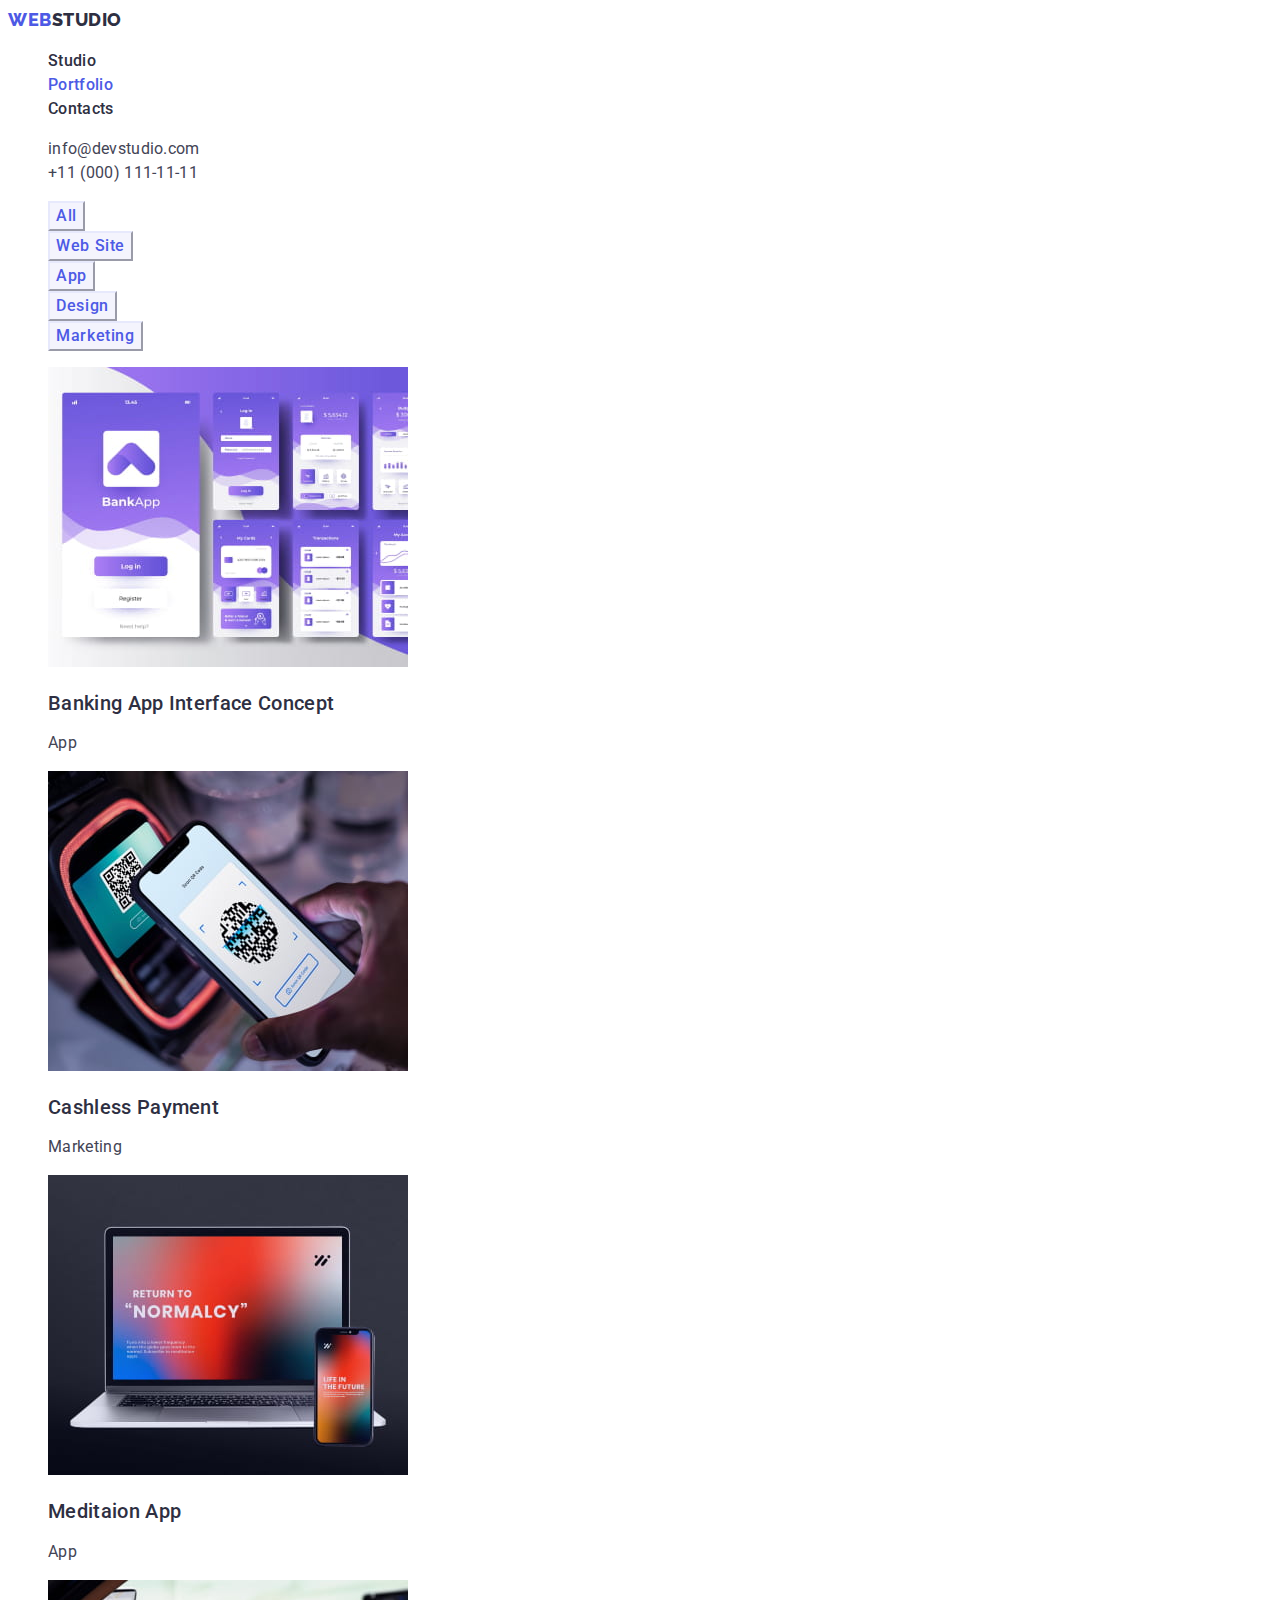
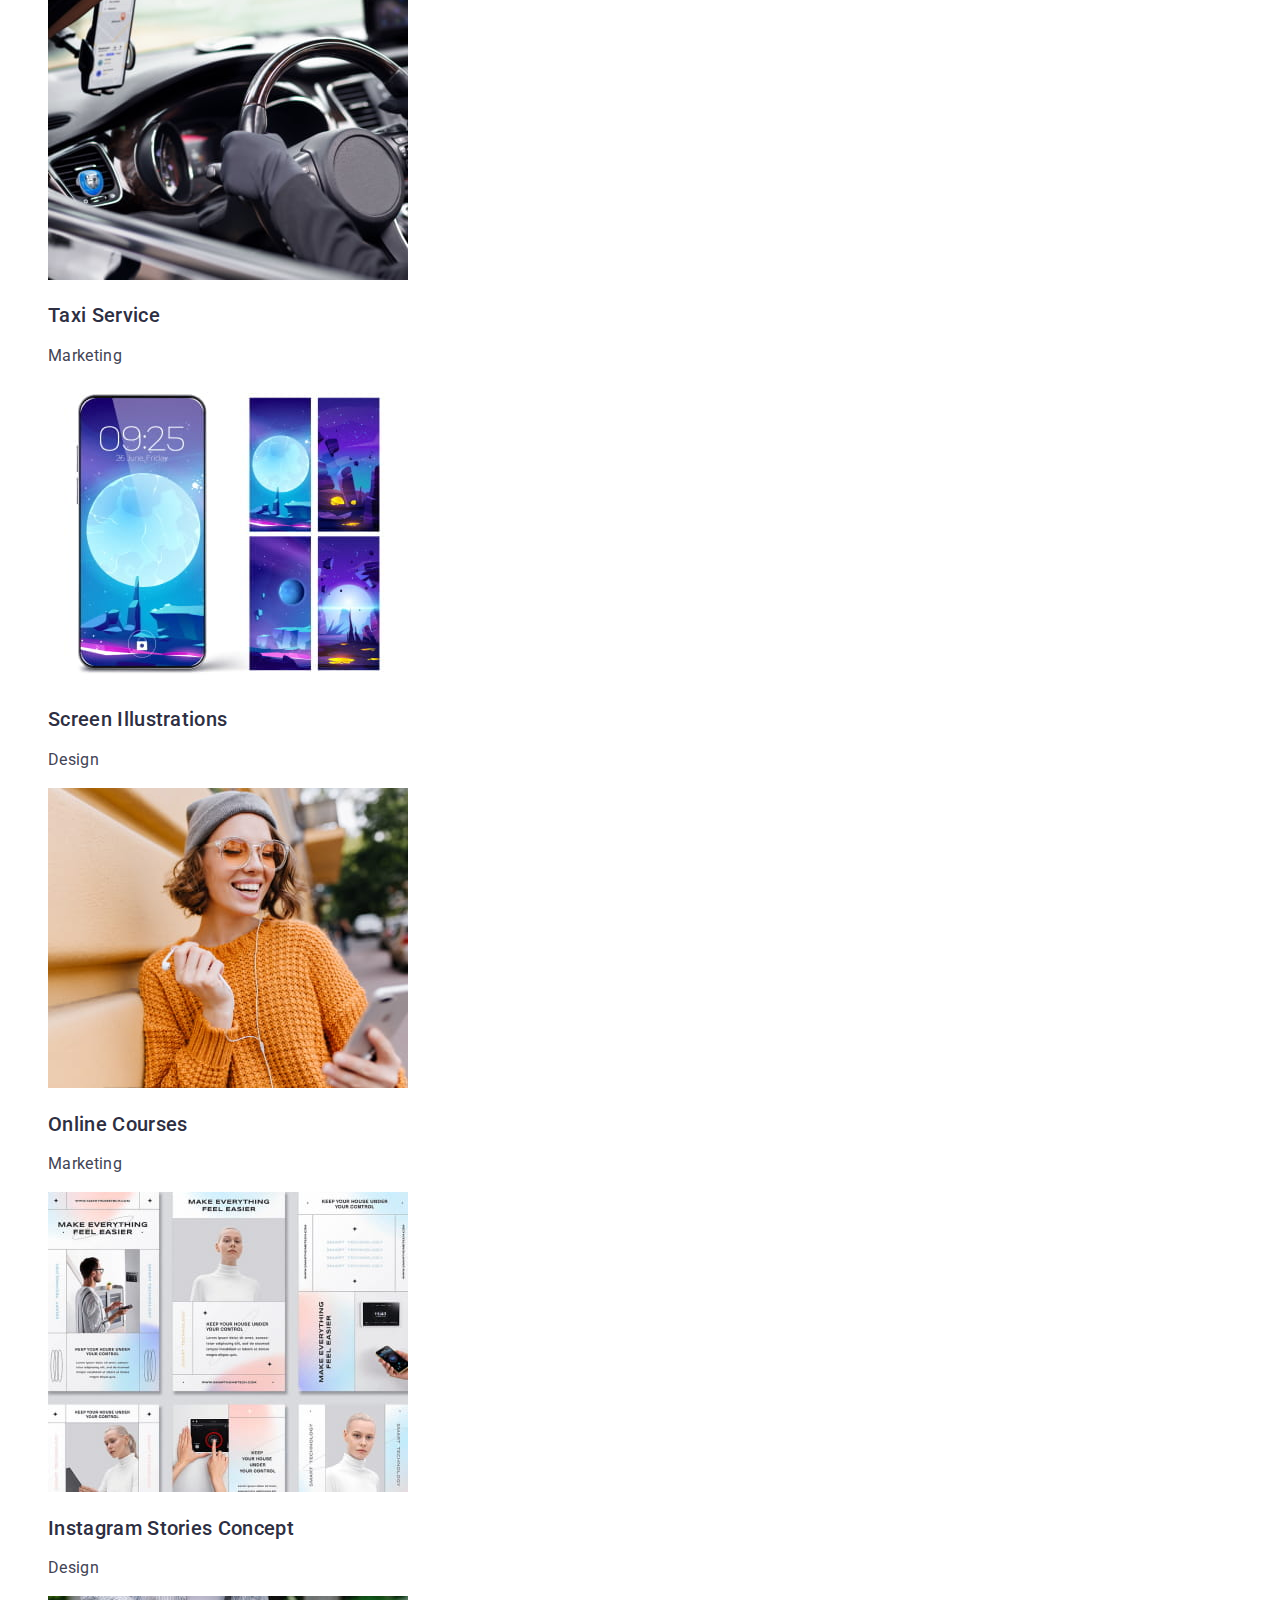
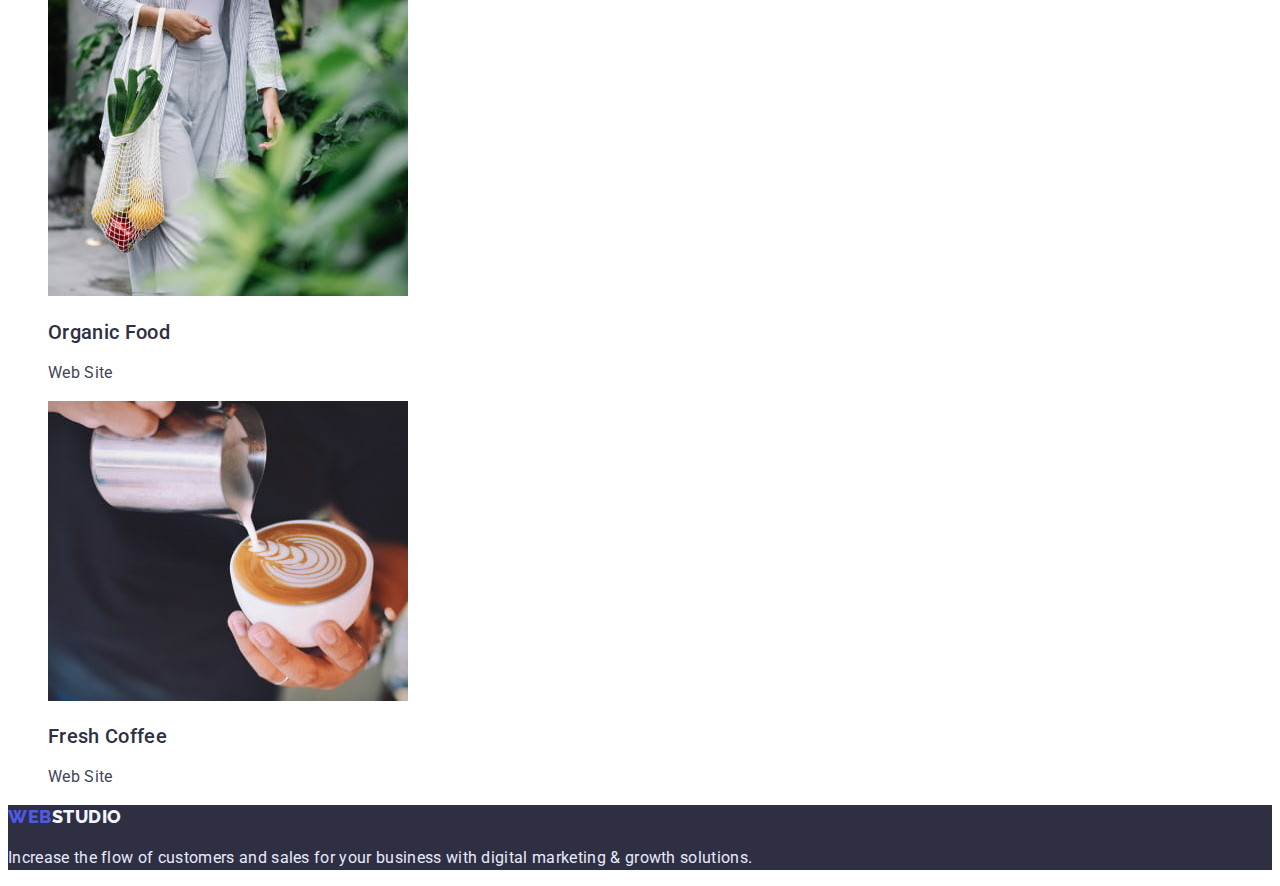
==== portfolio.html @ 9ce81881 "add" ====
<!DOCTYPE html>
<html lang="en">
<head>
    <meta charset="UTF-8">
    <meta http-equiv="X-UA-Compatible" content="IE=edge">
    <meta name="viewport" content="width=device-width, initial-scale=1.0">
    <title>Portfolio</title>

    <link rel="preconnect" href="https://fonts.googleapis.com">
    <link rel="preconnect" href="https://fonts.gstatic.com" crossorigin>
    <link href="https://fonts.googleapis.com/css2?family=Raleway:wght@800&family=Roboto:wght@400;500;700;900&display=swap" rel="stylesheet">
    
 <link rel="stylesheet" href="./css/styles.css">  
</head>

<body>
       
    <header>
        <nav class="logo-nav list">
            <a href="./index.html" class="logo_first">Web<span class="logo_second">Studio</span></a>
            <ul class="site-nav list">
                <li><a href="./index.html" class="link">Studio</a></li>
                <li><a href="" class="link current">Portfolio</a></li>
                <li><a href="" class="link">Contacts</a></li>
            </ul>
        </nav>
        <address>
            <ul class="addres-contact list">
            <li><a href="mailto:info@devstudio.com" class="link current">info@devstudio.com</a></li>
            <li><a href="tel:+110001111111" class="link current">+11 (000) 111-11-11</a></li>
        </ul>        
        </address>
    </header>
    
    <main>
        <section class="fon-section">
            <!--button-services-->
            <ul>
                <li><button class="button-nav-port">All</button></li>
                <li><button class="button-nav-port">Web Site</button></li>
                <li><button class="button-nav-port">App</button></li>
                <li><button class="button-nav-port">Design</button></li>
                <li><button class="button-nav-port">Marketing</button></li>
            </ul>

        <!--services-->

            
                <ul class="fon-photo">

                        <li><img src="./images/img_banking.jpg" alt="Banking App Interface Concept App" width="360" height="300">
                    <h2 class="section-title">Banking App Interface Concept</h2>
                        <p class="description">App</p>
                        </li>
                </ul>
                <ul class="fon-photo">
                        <li><img src="./images/img_payment.jpg" alt="Cashless Payment" width="360" height="300">
                    <h2 class="section-title">Cashless Payment</h2>
                    <p class="description">Marketing</p>
                    </li>
                </ul>
                <ul class="fon-photo">
                    <li><img src="./images/meditaion_app.jpg" alt="Meditaion App">
                    <h2 class="section-title">Meditaion App</h2>
                    <p class="description">App</p>
                    </li>
                </ul>
                <ul class="fon-photo">
                    <li><img src="./images/img_taxi.jpg" alt="Taxi Service">
                    <h2 class="section-title">Taxi Service</h2>
                        <p class="description">Marketing</p>
                        </li>
                </ul>
                <ul class="fon-photo">
                        <li><img src="./images/img_screen.jpg" alt="Screen Illustrations">
                    <h2 class="section-title">Screen Illustrations</h2>
                        <p class="description">Design</p>
                        </li>
                </ul>
                <ul class="fon-photo">
                        <li><img src="./images/img_online.jpg" alt="Online Courses">
                    <h2 class="section-title">Online Courses</h2>
                        <p class="description">Marketing</p>
                        </li>
                </ul>
                <ul class="fon-photo">
                        <li><img src="./images/img_instagram.jpg" alt="Instagram Stories Concept">
                    <h2 class="section-title">Instagram Stories Concept</h2>
                        <p class="description">Design</p>
                        </li>
                </ul>
                <ul class="fon-photo">
                        <li><img src="./images/img_food.jpg" alt="Organic Food">
                    <h2 class="section-title">Organic Food</h2>
                        <p class="description">Web Site</p>
                        </li>
                </ul>
                <ul class="fon-photo">
                        <li><img src="./images/img_coffee.jpg" alt="Fresh Coffee">
                    <h2 class="section-title">Fresh Coffee</h2>
                        <p class="description">Web Site</p>
                        </li>
                </ul>
            

        </section>

    </main>



    <footer class="footer">
        <a href="./index.html" class="logo_first">Web<span class="logo_second_footer">Studio</span></a>
        <p class="footer">Increase the flow of customers and  sales for your business with digital  marketing & growth solutions.</p>
    </footer>     
</body>
</html>
---- css/styles.css ----
:root {
    --text: #434455;
    --dark: #2e2f42;
    --second-text-color: #fff;
    --primary-brand: #4d5ae5;
    --light: #f4f4fd;
    --pressed-state: #404bbf;
    --button-noactive: #f4f4fd;
    --accent: #e7e9fc;
    --success: #31d0aa;
    --subtle-text: #8e8f99;
    --modal-overlay: #2e2f4266;
    --hero-background: #2e2f42b2;

}

body {
    font-family: Roboto, sans-serif;
    color: var(--dark);
    background-color: var(--second-text-color);
    font-size: 16px;
    line-height: 1.5;
    letter-spacing: 0.02em;
    text-decoration: none;
}

ul {
    list-style: none;
}

/*logo*/


.logo_first {
    font-family: Raleway, sans-serif;
    color: var(--primary-brand);
    font-weight: 800;
    font-size: 18px;
    line-height: 1.33;
    text-decoration: none;
    text-transform: uppercase;
    letter-spacing: 0.03em;
}

.logo_second {
    color: var(--dark);
 }

 
.site-nav .link {
    color: var(--dark);
    font-weight: 500;
    text-decoration: none;
    
}
.site-nav .link:hover,
.site-nav .link:focus {
    color: var(--pressed-state);
    
}

.site-nav .link.current {
    color: var(--primary-brand);
    text-decoration: none;
}

.addres-contact .link  {
    color: var(--text);
    text-decoration: none;
    font-style: normal;
}

.addres-contact .link:hover,
.addres-contact .link:focus {
    color: var(--pressed-state);
}

.fon-hero-title {
    background-color: var(--dark);
}

.hero-title {
    color: var(--second-text-color);
    font-weight: 700;
    font-size: 56px;
    line-height: 1.07;
}

.button-main {
    font-family: Roboto, sans-serif;
    background-color: var(--primary-brand);
    color: var(--second-text-color);
    font-weight: 500;
    font-size: 16px;
    line-height: 1.5; 
    text-align: center;
    cursor: pointer;
    letter-spacing: 0.04em;
}

.button-main:hover,
.button-main:focus {
    color: var(--second-text-color);
    background-color: var(--pressed-state);
}

.section-title {
    color: var(--dark);
    font-weight: 500;
    font-size: 20px;
    line-height: 1.2;
    }

.section-description {
    color: #434455;
    }


.doing {
    color: var(--dark);
    font-weight: 700;
    font-size: 36px;
    line-height: 1.11;
    }

 .teams-fon {
    background-color: var(--light);
 } 

.teams {
    color: var(--dark);
    font-weight: 700;
    font-size: 36px;
    line-height: 1.11;
    text-align: center;
    }

.worker-fon {
    font-size: 16px;
    line-height: 1.5;
    background-color: #fff;
}

.worker {
    color: var(--dark);
    font-weight: 500;

}
.team-job {
    color: var(--text);
}

.button-nav-port {
    font-family: Roboto, sans-serif;
    font-weight: 500;
    border-color: var(--accent);
    background-color: var(--button-noactive);
    color: var(--primary-brand);
    font-size: 16px;
    line-height: 1.5;
    cursor: pointer;
    letter-spacing: 0.04em;
}

.button-nav-port:hover,
.button-nav-port:focus  {
    color: var(--second-text-color);
    background-color: var(--pressed-state);
}

.fon-photo {
    background-color: var(--second-text-color);
    border-color: var(--accent);
}

.description {
    color: var(--text);
}

.footer {
    color: var(--accent);
    background-color: var(--dark);

} 
.logo_second_footer {
    font-weight: 800;
    color: var(--button-noactive);
}
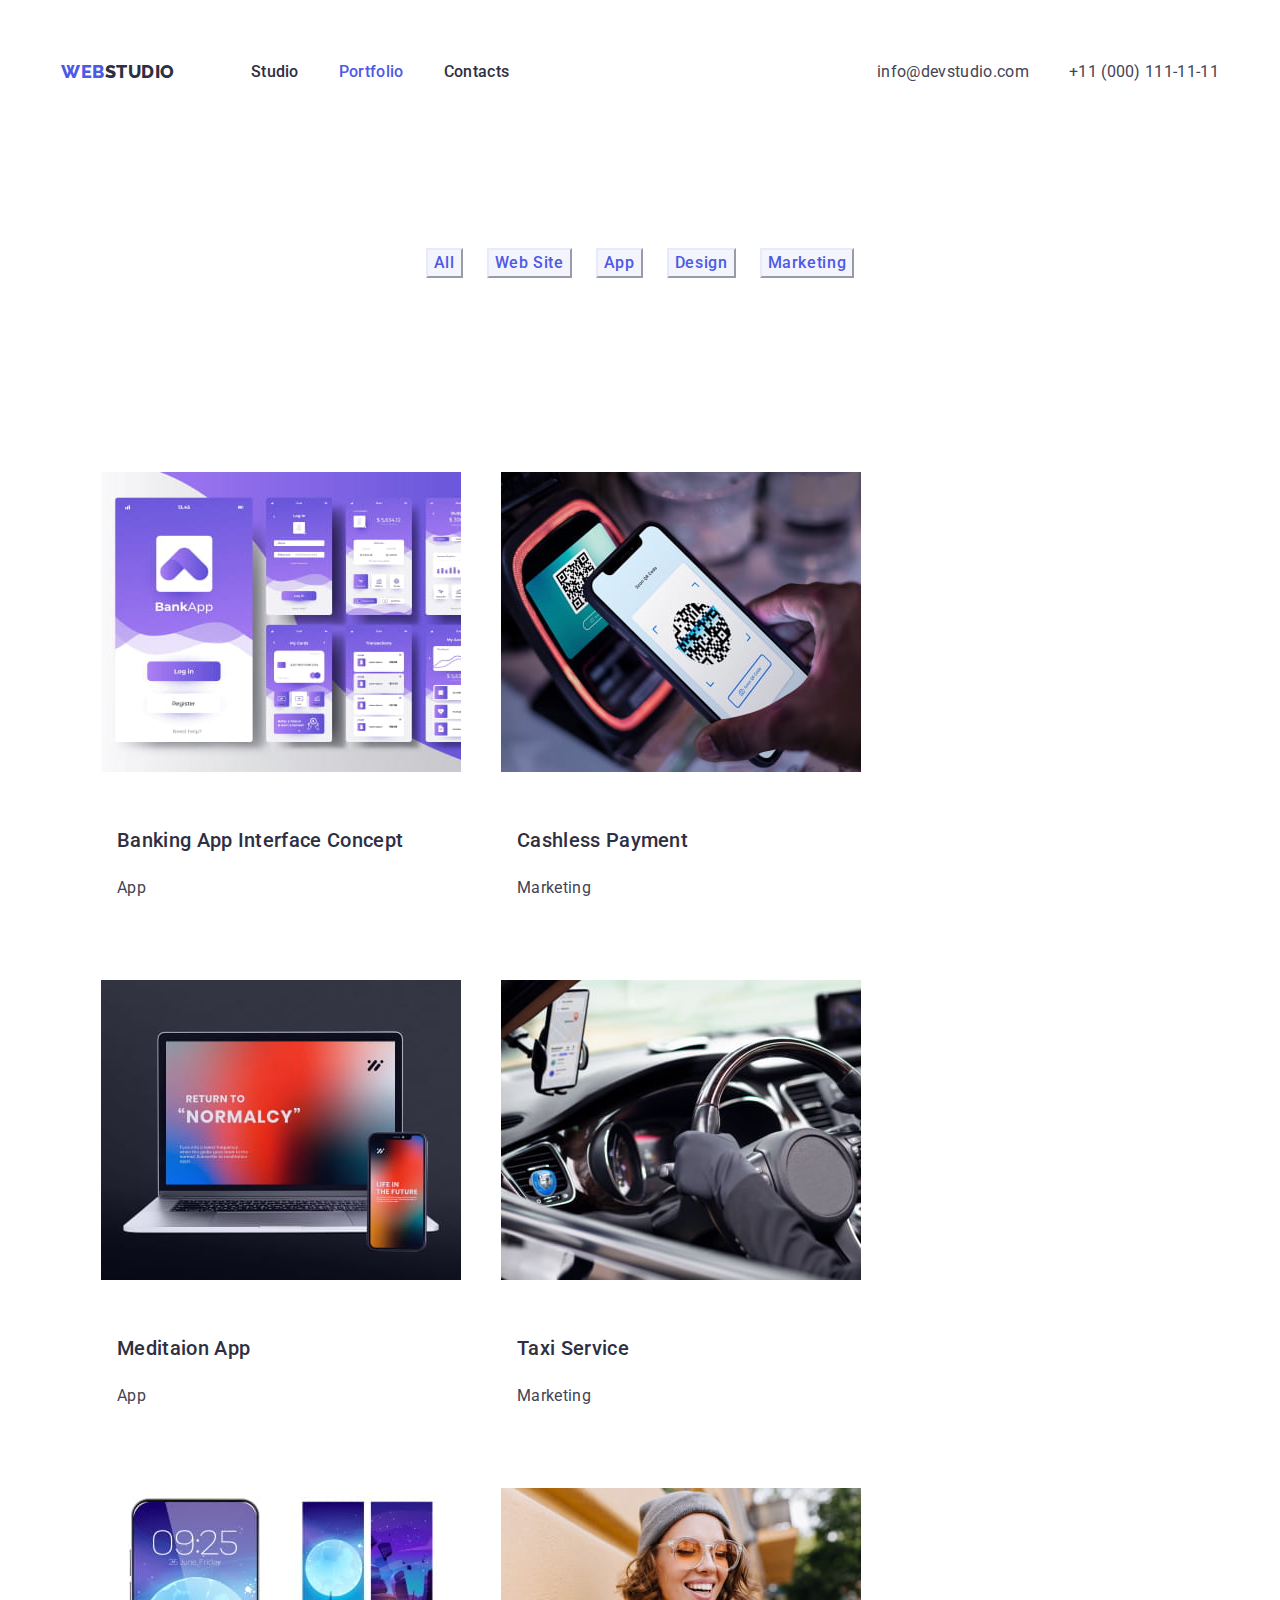
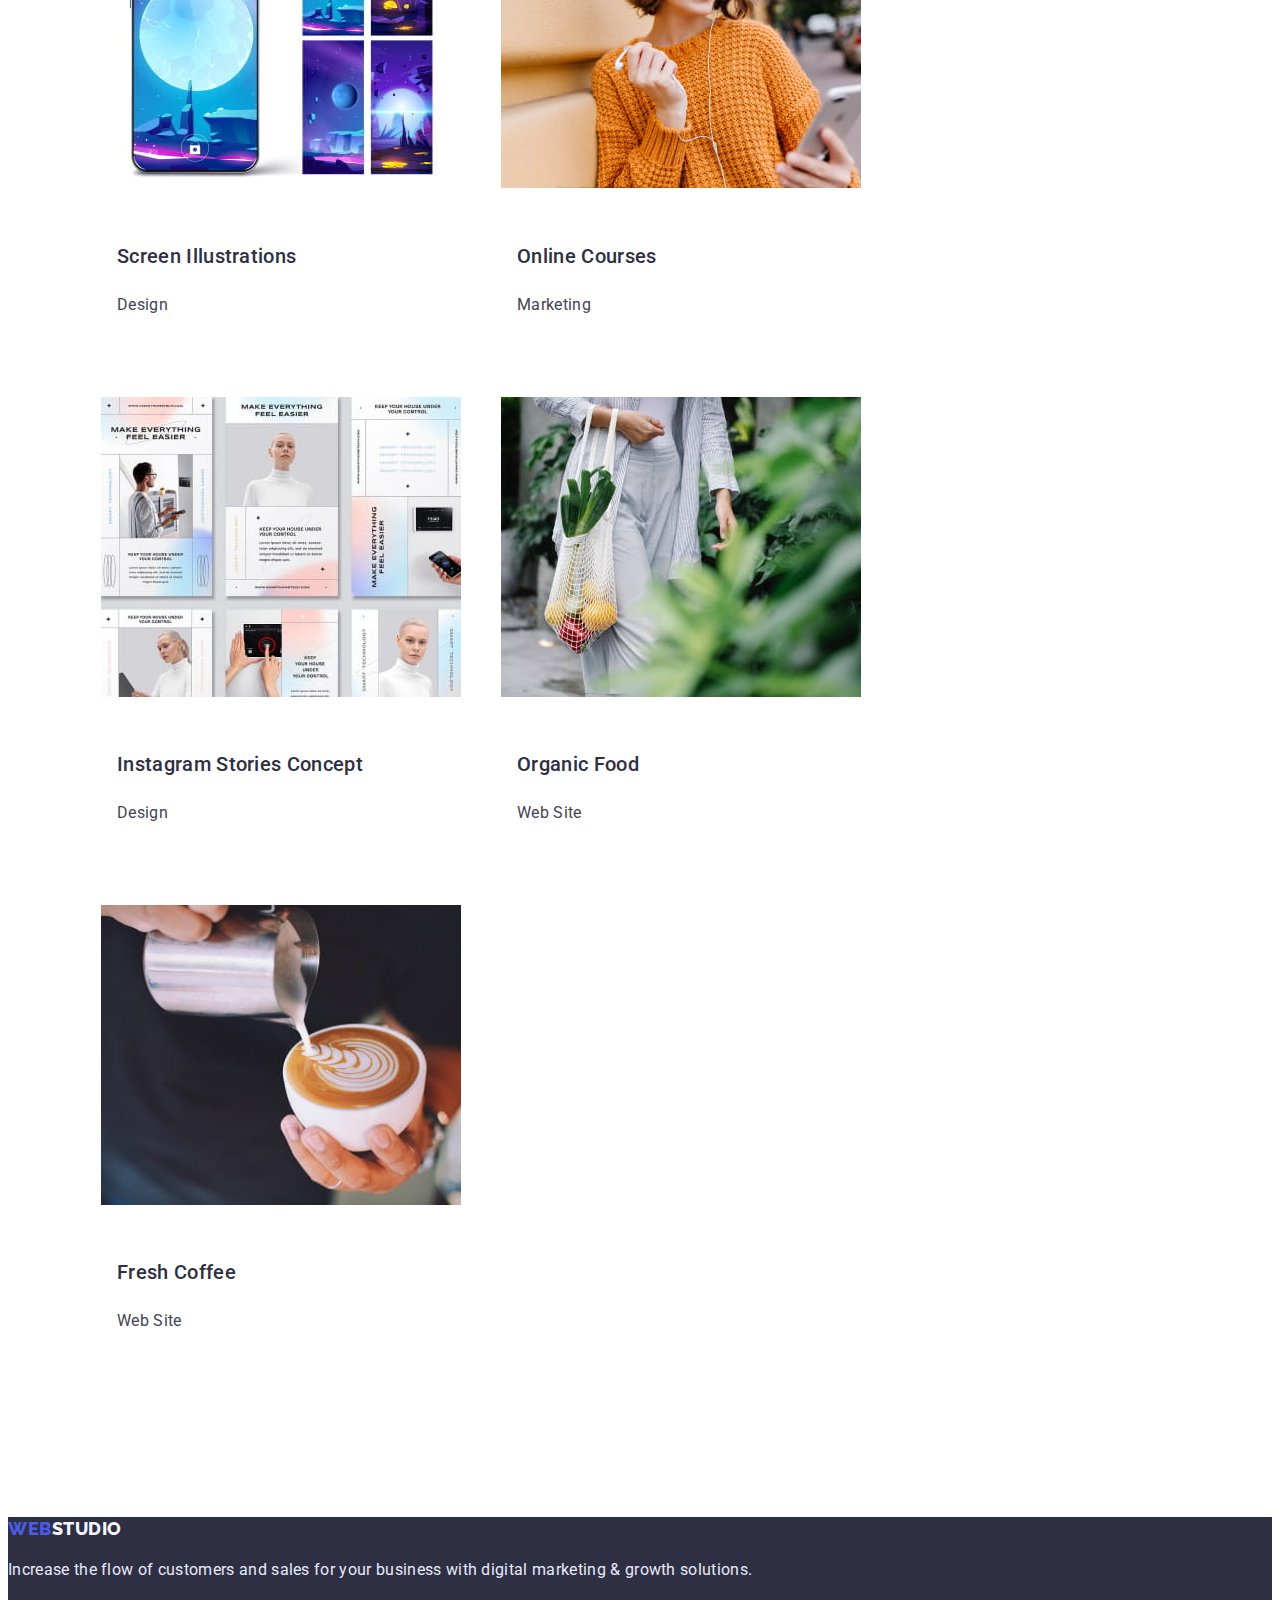
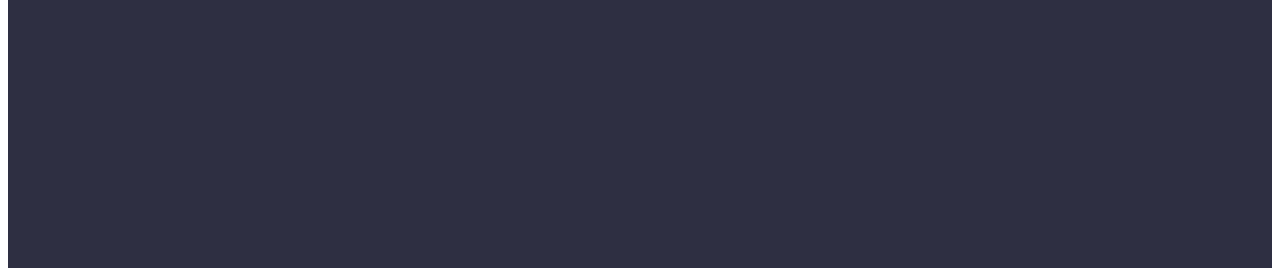
==== commit 42a77d3d: "add" ====
--- a/portfolio.html
+++ b/portfolio.html
@@ -9,6 +9,8 @@
     <link rel="preconnect" href="https://fonts.googleapis.com">
     <link rel="preconnect" href="https://fonts.gstatic.com" crossorigin>
     <link href="https://fonts.googleapis.com/css2?family=Raleway:wght@800&family=Roboto:wght@400;500;700;900&display=swap" rel="stylesheet">
+
+    <link rel="stylesheet" href="https://cdnjs.cloudflare.com/ajax/libs/modern-normalize/1.1.0/modern-normalize.min.css" integrity="sha512-wpPYUAdjBVSE4KJnH1VR1HeZfpl1ub8YT/NKx4PuQ5NmX2tKuGu6U/JRp5y+Y8XG2tV+wKQpNHVUX03MfMFn9Q==" crossorigin="anonymous" referrerpolicy="no-referrer" />
     
  <link rel="stylesheet" href="./css/styles.css">  
 </head>
@@ -16,7 +18,9 @@
 <body>
        
     <header>
-        <nav class="logo-nav list">
+        <div class="container">
+            <div class="header-container">
+        <nav class="header-nav">
             <a href="./index.html" class="logo_first">Web<span class="logo_second">Studio</span></a>
             <ul class="site-nav list">
                 <li><a href="./index.html" class="link">Studio</a></li>
@@ -24,18 +28,22 @@
                 <li><a href="" class="link">Contacts</a></li>
             </ul>
         </nav>
-        <address>
+        <address class="address-nav">
             <ul class="addres-contact list">
             <li><a href="mailto:info@devstudio.com" class="link current">info@devstudio.com</a></li>
             <li><a href="tel:+110001111111" class="link current">+11 (000) 111-11-11</a></li>
         </ul>        
         </address>
+    </div>
+    </div>
     </header>
+    
     
     <main>
         <section class="fon-section">
+            <div class="container">
             <!--button-services-->
-            <ul>
+            <ul class="button-port">
                 <li><button class="button-nav-port">All</button></li>
                 <li><button class="button-nav-port">Web Site</button></li>
                 <li><button class="button-nav-port">App</button></li>
@@ -44,20 +52,25 @@
             </ul>
 
         <!--services-->
+        
+                <div class="photo">
+                <ul class="fon-photo">
+                
 
-            
-                <ul class="fon-photo">
-
+                        
                         <li><img src="./images/img_banking.jpg" alt="Banking App Interface Concept App" width="360" height="300">
                     <h2 class="section-title">Banking App Interface Concept</h2>
                         <p class="description">App</p>
                         </li>
-                </ul>
+                  
+                </ul>   
                 <ul class="fon-photo">
+                    <div class="block-photo">
                         <li><img src="./images/img_payment.jpg" alt="Cashless Payment" width="360" height="300">
                     <h2 class="section-title">Cashless Payment</h2>
                     <p class="description">Marketing</p>
                     </li>
+                </div>
                 </ul>
                 <ul class="fon-photo">
                     <li><img src="./images/meditaion_app.jpg" alt="Meditaion App">
@@ -100,9 +113,9 @@
                     <h2 class="section-title">Fresh Coffee</h2>
                         <p class="description">Web Site</p>
                         </li>
+                    
                 </ul>
-            
-
+            </div>
         </section>
 
     </main>
--- a/css/styles.css
+++ b/css/styles.css
@@ -22,14 +22,50 @@
     line-height: 1.5;
     letter-spacing: 0.02em;
     text-decoration: none;
+
+}
+
+.container {
+
+    width: 1158px;
+    padding-right: 12px;
+    padding-left: 12px;
+    margin-right: auto;
+    margin-left: auto;
+
+    
 }
 
 ul {
     list-style: none;
 }
 
+/*p, h1, h2, h3, h4, h5 {
+    margin-top: 0;
+}*/
+
 /*logo*/
 
+.header-container {
+
+    display: flex;
+    align-items: center;
+    gap: 40px;
+
+}
+
+.header-nav {
+    display: flex;
+    align-items: center;
+    flex-grow: 1;
+    gap: 76px;
+
+}
+
+.address-nav {
+    display: flex;
+    align-items: center; 
+}
 
 .logo_first {
     font-family: Raleway, sans-serif;
@@ -46,13 +82,18 @@
     color: var(--dark);
  }
 
- 
+.site-nav {
+    display: flex;
+    gap: 40px;
+    padding: 36px 0;
+} 
+
 .site-nav .link {
     color: var(--dark);
     font-weight: 500;
     text-decoration: none;
-    
-}
+}
+
 .site-nav .link:hover,
 .site-nav .link:focus {
     color: var(--pressed-state);
@@ -64,6 +105,11 @@
     text-decoration: none;
 }
 
+.addres-contact {
+    display: flex;
+    gap: 40px;
+}
+
 .addres-contact .link  {
     color: var(--text);
     text-decoration: none;
@@ -77,6 +123,9 @@
 
 .fon-hero-title {
     background-color: var(--dark);
+    padding-top: 188px;
+    padding-bottom: 188px;
+    text-align: center;
 }
 
 .hero-title {
@@ -84,6 +133,12 @@
     font-weight: 700;
     font-size: 56px;
     line-height: 1.07;
+    max-width: 496px;
+
+    /*margin-bottom: 48px;*/
+    margin: 0 auto 48px;
+    text-align: center;
+
 }
 
 .button-main {
@@ -93,9 +148,15 @@
     font-weight: 500;
     font-size: 16px;
     line-height: 1.5; 
+    border-radius: 4px;
+    border: 0px;
+    padding: 16px 32px;
+    margin-left: auto;
+    nav-right: aut;
     text-align: center;
     cursor: pointer;
     letter-spacing: 0.04em;
+
 }
 
 .button-main:hover,
@@ -109,11 +170,40 @@
     font-weight: 500;
     font-size: 20px;
     line-height: 1.2;
-    }
+    text-align: left;
+    padding-top: 32px;
+    padding-left: 16px;
+    padding-bottom: 8px;
+
+    }
+
+.title-description {
+    display: flex;
+    
+    /*align-items: center;*/
+    gap: 24px;
+    padding: 120px 0 120px 0;}
+
+/*.title-description:nth-child(4n) {
+margin-right: 0;
+}
+
+.title-description:nth-child(-n+4n) {
+    margin-bottom: 0;
+}*/
+    
+    
+    
 
 .section-description {
     color: #434455;
-    }
+    flex-wrap: wrap;
+    margin: 0 auto 48px;
+    padding: 8px 0;
+    }
+
+/*.section-description:ntn-child(3n) {
+    margin-botton: 0}*/
 
 
 .doing {
@@ -121,33 +211,86 @@
     font-weight: 700;
     font-size: 36px;
     line-height: 1.11;
-    }
-
+    text-align: center;
+    flex-wrap: wrap;
+    gap: 24px;
+
+    }
+
+    .doing-section {
+        flex-basis: calc((100% - 48px) / 3);   
+        display: flex; 
+        gap: 24px;
+        padding: 72px 0 120px 0;
+    }
  .teams-fon {
     background-color: var(--light);
+    height: 732px;
+    padding-left: 12px;
+    padding-right: 12px;
+    margin-left: auto;
+    nav-right: auto
+    
+    
  } 
 
+ 
 .teams {
     color: var(--dark);
     font-weight: 700;
     font-size: 36px;
     line-height: 1.11;
-    text-align: center;
+    padding: 120px ;
+    text-align: center;
+    }
+
+    .team-class {
+        display: flex;
+        gap: 12px;
+       flex-wrap: wrap;
+       margin-left: auto;
+       margin-right: auto;
+    
     }
 
 .worker-fon {
     font-size: 16px;
     line-height: 1.5;
     background-color: #fff;
-}
+    margin: 0 auto;
+    
+    
+}
+
+.worker-team {
+    display: flex;
+    justify-content: center;
+    flex-direction: column;
+    align-items: center;
+    }
 
 .worker {
     color: var(--dark);
     font-weight: 500;
+    /*ustify-content: center;*/
 
 }
 .team-job {
     color: var(--text);
+}
+
+.fon-section {
+    display: flex;
+
+}
+
+.button-port {
+    display: flex;
+    gap: 24px;
+    padding: 96px 0 96px 0;
+    text-align: center;  
+    flex-wrap: wrap;
+    justify-content: center
 }
 
 .button-nav-port {
@@ -168,20 +311,57 @@
     background-color: var(--pressed-state);
 }
 
+.photo {
+    display: flex;
+    flex-wrap: wrap;
+    padding-top: 66px;
+    padding-bottom: 120px;
+
+
+}
+
+.fon-photo:nth-child(3) {
+    margin-right: 0;
+}
+
 .fon-photo {
     background-color: var(--second-text-color);
     border-color: var(--accent);
+    max-width: 360px;
+    gap: 48px;
+    flex-basis: calc((100%-48px) / 3);
+
+
+}
+
+.block-photo {
+
+
+}
+
+.fon-photo {
+ 
 }
 
 .description {
     color: var(--text);
+    padding-left: 16px;
+    padding-bottom: 32px;
 }
 
 .footer {
     color: var(--accent);
     background-color: var(--dark);
+    height: 310px;
+
 
 } 
+
+.footer-end {
+    width: 264px;
+    height: 72px;
+    padding-top: 100px;
+}
 .logo_second_footer {
     font-weight: 800;
     color: var(--button-noactive);
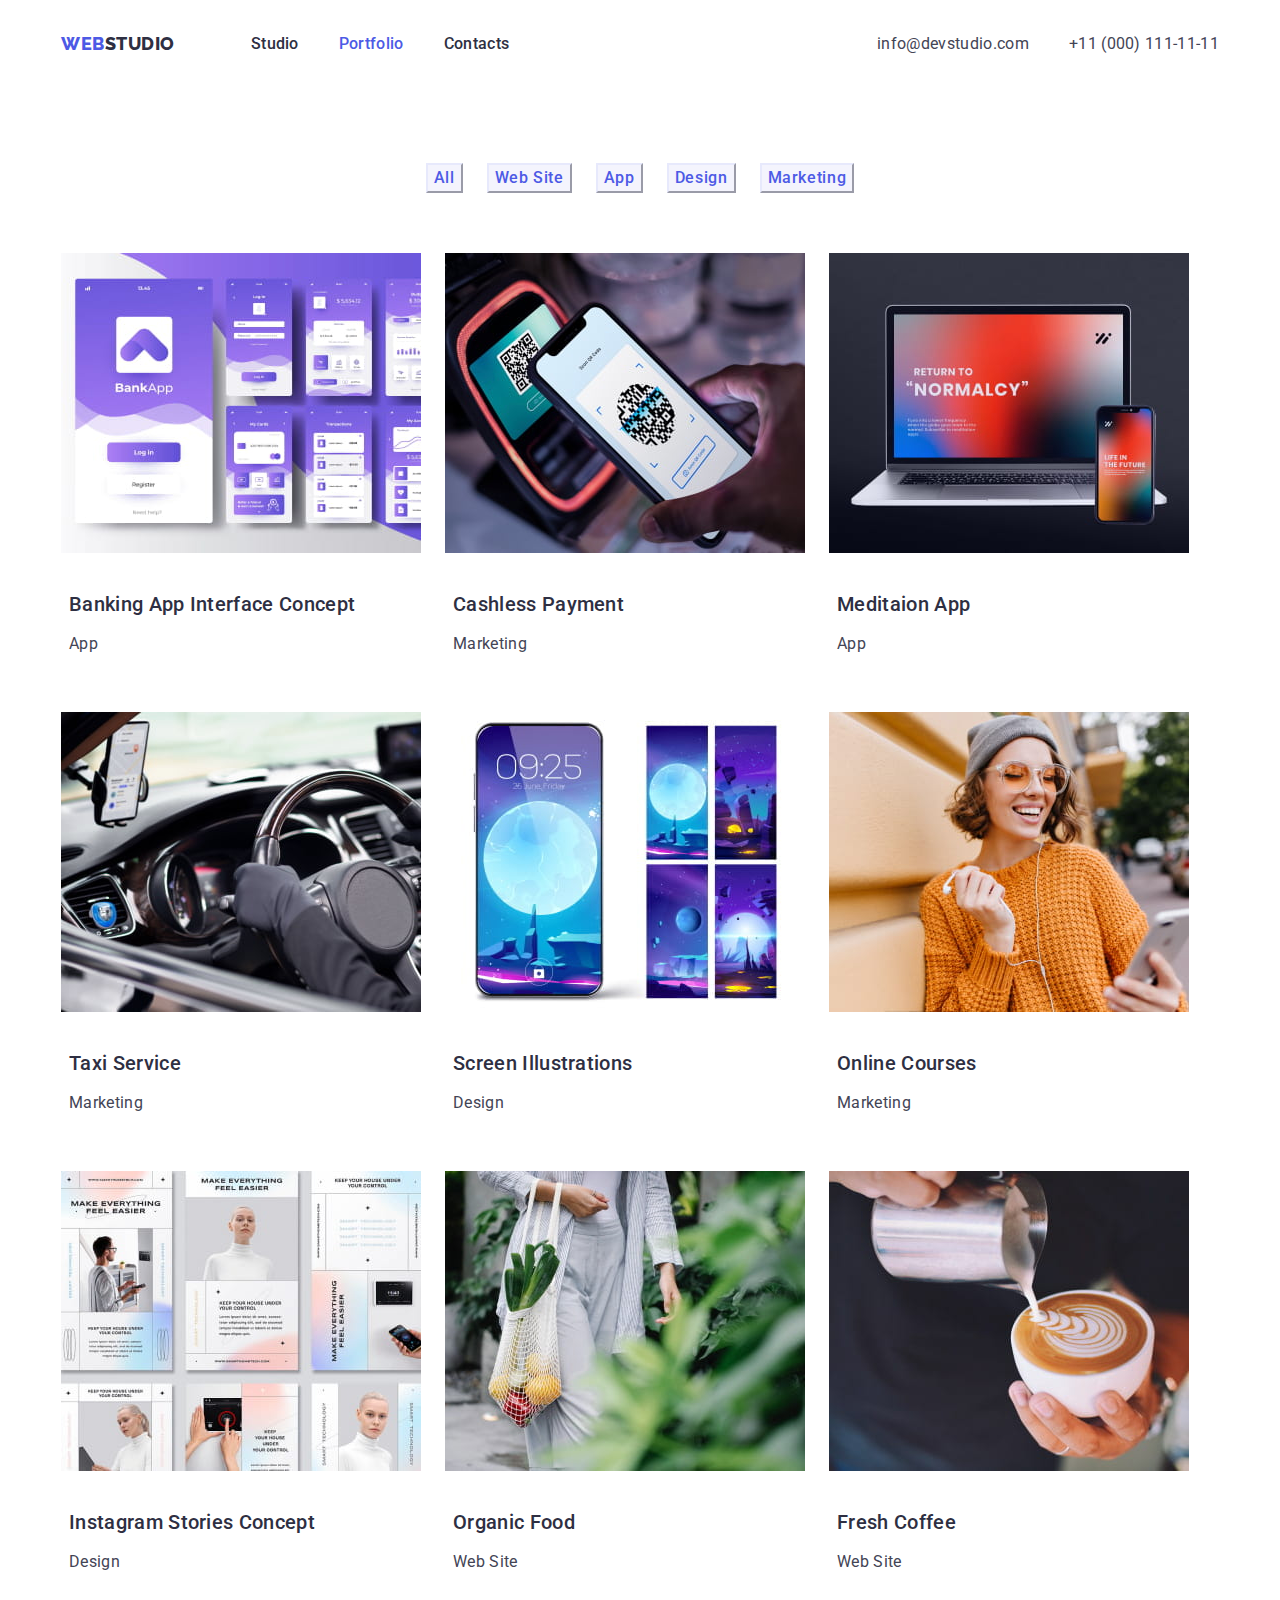
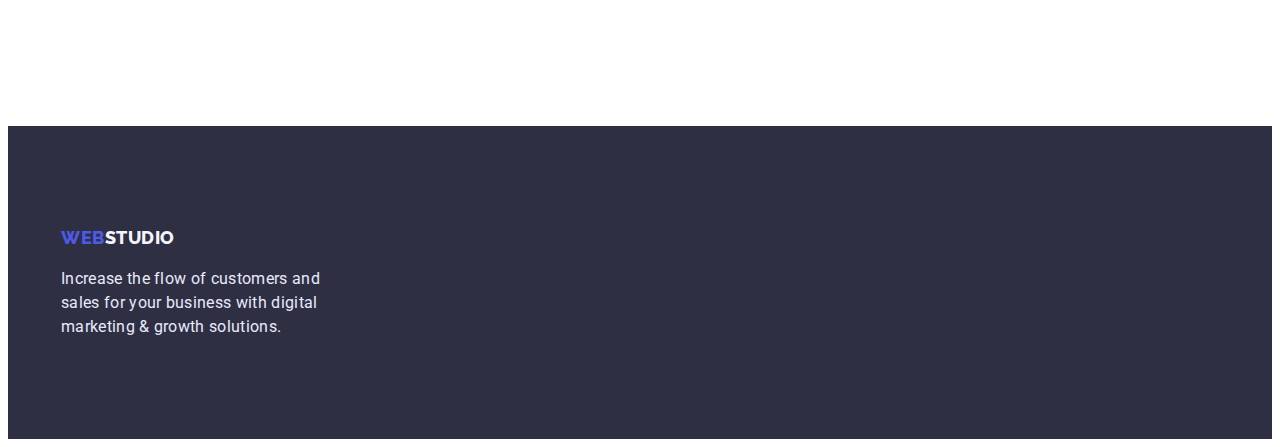
==== commit 48793d71: "correct hw3" ====
--- a/portfolio.html
+++ b/portfolio.html
@@ -12,7 +12,8 @@
 
     <link rel="stylesheet" href="https://cdnjs.cloudflare.com/ajax/libs/modern-normalize/1.1.0/modern-normalize.min.css" integrity="sha512-wpPYUAdjBVSE4KJnH1VR1HeZfpl1ub8YT/NKx4PuQ5NmX2tKuGu6U/JRp5y+Y8XG2tV+wKQpNHVUX03MfMFn9Q==" crossorigin="anonymous" referrerpolicy="no-referrer" />
     
- <link rel="stylesheet" href="./css/styles.css">  
+ <link rel="stylesheet" href="./css/styles.css"> 
+
 </head>
 
 <body>
@@ -41,8 +42,10 @@
     
     <main>
         <section class="fon-section">
+
             <div class="container">
             <!--button-services-->
+            <section class="button-section">
             <ul class="button-port">
                 <li><button class="button-nav-port">All</button></li>
                 <li><button class="button-nav-port">Web Site</button></li>
@@ -50,72 +53,105 @@
                 <li><button class="button-nav-port">Design</button></li>
                 <li><button class="button-nav-port">Marketing</button></li>
             </ul>
+        </section>
 
         <!--services-->
         
-                <div class="photo">
+                <section class="photo">
                 <ul class="fon-photo">
-                
-
+                    <div class="block-photo">                        
                         
                         <li><img src="./images/img_banking.jpg" alt="Banking App Interface Concept App" width="360" height="300">
-                    <h2 class="section-title">Banking App Interface Concept</h2>
+                            <div class="title-section">
+                        <h2 class="section-title-photo">Banking App Interface Concept</h2>
                         <p class="description">App</p>
+                    </div>
                         </li>
-                  
+                    </div>
                 </ul>   
                 <ul class="fon-photo">
                     <div class="block-photo">
                         <li><img src="./images/img_payment.jpg" alt="Cashless Payment" width="360" height="300">
-                    <h2 class="section-title">Cashless Payment</h2>
+                            <div class="title-section">
+                    <h2 class="section-title-photo">Cashless Payment</h2>
                     <p class="description">Marketing</p>
+                    
+                </div>
                     </li>
                 </div>
                 </ul>
                 <ul class="fon-photo">
+                    <div class="block-photo">
                     <li><img src="./images/meditaion_app.jpg" alt="Meditaion App">
-                    <h2 class="section-title">Meditaion App</h2>
+                        <div class="title-section">
+                        <h2 class="section-title-photo">Meditaion App</h2>
                     <p class="description">App</p>
+                </div>
                     </li>
+                </div>
                 </ul>
                 <ul class="fon-photo">
+                    <div class="block-photo">
                     <li><img src="./images/img_taxi.jpg" alt="Taxi Service">
-                    <h2 class="section-title">Taxi Service</h2>
+                        <div class="title-section">
+                        <h2 class="section-title-photo">Taxi Service</h2>
                         <p class="description">Marketing</p>
+                    </div>
                         </li>
+                    </div>
                 </ul>
                 <ul class="fon-photo">
+                    <div class="block-photo">
                         <li><img src="./images/img_screen.jpg" alt="Screen Illustrations">
-                    <h2 class="section-title">Screen Illustrations</h2>
+                            <div class="title-section">
+                            <h2 class="section-title-photo">Screen Illustrations</h2>
                         <p class="description">Design</p>
+                    </div>
                         </li>
+                    </div>
                 </ul>
                 <ul class="fon-photo">
+                    <div class="block-photo">
                         <li><img src="./images/img_online.jpg" alt="Online Courses">
-                    <h2 class="section-title">Online Courses</h2>
+                            <div class="title-section">
+                            <h2 class="section-title-photo">Online Courses</h2>
                         <p class="description">Marketing</p>
+                    </div>
                         </li>
+                    </div>
                 </ul>
                 <ul class="fon-photo">
+                    <div class="block-photo">
                         <li><img src="./images/img_instagram.jpg" alt="Instagram Stories Concept">
-                    <h2 class="section-title">Instagram Stories Concept</h2>
+                            <div class="title-section">
+                            <h2 class="section-title-photo">Instagram Stories Concept</h2>
                         <p class="description">Design</p>
+                    </div>
                         </li>
+                    </div>
                 </ul>
                 <ul class="fon-photo">
+                    <div class="block-photo">
                         <li><img src="./images/img_food.jpg" alt="Organic Food">
-                    <h2 class="section-title">Organic Food</h2>
+                            <div class="title-section">
+                            <h2 class="section-title-photo">Organic Food</h2>
                         <p class="description">Web Site</p>
+                    </div>
                         </li>
+                    </div>
                 </ul>
                 <ul class="fon-photo">
+                    <div class="block-photo">
                         <li><img src="./images/img_coffee.jpg" alt="Fresh Coffee">
-                    <h2 class="section-title">Fresh Coffee</h2>
+                            <div class="title-section">
+                            <h2 class="section-title-photo">Fresh Coffee</h2>
                         <p class="description">Web Site</p>
+                    </div>
                         </li>
+                    </div>
                     
                 </ul>
-            </div>
+            </section>
         </section>
 
     </main>
@@ -123,8 +159,13 @@
 
 
     <footer class="footer">
+        <div class="container">
+            <div class="footer-end">
         <a href="./index.html" class="logo_first">Web<span class="logo_second_footer">Studio</span></a>
-        <p class="footer">Increase the flow of customers and  sales for your business with digital  marketing & growth solutions.</p>
-    </footer>     
+    </div>
+    <div class="footer-text">
+        <p>Increase the flow of customers and sales for your business with digital marketing & growth solutions.</p>
+    </div>
+    </footer>   
 </body>
 </html>--- a/css/styles.css
+++ b/css/styles.css
@@ -40,9 +40,10 @@
     list-style: none;
 }
 
-/*p, h1, h2, h3, h4, h5 {
-    margin-top: 0;
-}*/
+p, h1, h2, h3, h4, h5, ul {
+    padding: 0;
+    margin: 0;
+}
 
 /*logo*/
 
@@ -59,12 +60,15 @@
     align-items: center;
     flex-grow: 1;
     gap: 76px;
+    padding: 24px 0;
+    
 
 }
 
 .address-nav {
     display: flex;
     align-items: center; 
+    
 }
 
 .logo_first {
@@ -85,13 +89,15 @@
 .site-nav {
     display: flex;
     gap: 40px;
-    padding: 36px 0;
+
+
 } 
 
 .site-nav .link {
     color: var(--dark);
     font-weight: 500;
     text-decoration: none;
+
 }
 
 .site-nav .link:hover,
@@ -114,6 +120,7 @@
     color: var(--text);
     text-decoration: none;
     font-style: normal;
+    padding: 24px 0;
 }
 
 .addres-contact .link:hover,
@@ -124,7 +131,7 @@
 .fon-hero-title {
     background-color: var(--dark);
     padding-top: 188px;
-    padding-bottom: 188px;
+    padding-bottom: 292px;
     text-align: center;
 }
 
@@ -133,11 +140,9 @@
     font-weight: 700;
     font-size: 56px;
     line-height: 1.07;
-    max-width: 496px;
-
-    /*margin-bottom: 48px;*/
+    max-width: 494px;
     margin: 0 auto 48px;
-    text-align: center;
+
 
 }
 
@@ -165,32 +170,23 @@
     background-color: var(--pressed-state);
 }
 
+.block-description {
+    padding-top: 120px;
+    padding-bottom: 120px;
+}
 .section-title {
     color: var(--dark);
     font-weight: 500;
     font-size: 20px;
     line-height: 1.2;
     text-align: left;
-    padding-top: 32px;
-    padding-left: 16px;
     padding-bottom: 8px;
-
-    }
+}
 
 .title-description {
     display: flex;
-    
-    /*align-items: center;*/
     gap: 24px;
-    padding: 120px 0 120px 0;}
-
-/*.title-description:nth-child(4n) {
-margin-right: 0;
-}
-
-.title-description:nth-child(-n+4n) {
-    margin-bottom: 0;
-}*/
+}
     
     
     
@@ -199,12 +195,15 @@
     color: #434455;
     flex-wrap: wrap;
     margin: 0 auto 48px;
-    padding: 8px 0;
+    /*padding: 8px 0*/;
     }
 
 /*.section-description:ntn-child(3n) {
     margin-botton: 0}*/
 
+    .block-doing {
+    padding-bottom: 120px;
+    }
 
 .doing {
     color: var(--dark);
@@ -221,15 +220,13 @@
         flex-basis: calc((100% - 48px) / 3);   
         display: flex; 
         gap: 24px;
-        padding: 72px 0 120px 0;
+        padding-top: 72px;
+        
     }
  .teams-fon {
     background-color: var(--light);
-    height: 732px;
-    padding-left: 12px;
-    padding-right: 12px;
-    margin-left: auto;
-    nav-right: auto
+    padding-bottom: 116px;
+ 
     
     
  } 
@@ -240,16 +237,17 @@
     font-weight: 700;
     font-size: 36px;
     line-height: 1.11;
-    padding: 120px ;
+    /*padding: 120px;*/
     text-align: center;
+    padding-bottom: 72px;
+    padding-top: 120px;
     }
 
     .team-class {
         display: flex;
         gap: 12px;
        flex-wrap: wrap;
-       margin-left: auto;
-       margin-right: auto;
+
     
     }
 
@@ -258,6 +256,7 @@
     line-height: 1.5;
     background-color: #fff;
     margin: 0 auto;
+
     
     
 }
@@ -272,25 +271,31 @@
 .worker {
     color: var(--dark);
     font-weight: 500;
-    /*ustify-content: center;*/
+    padding-top: 32px;
+    padding-bottom: 8px;
 
 }
 .team-job {
     color: var(--text);
+    padding-bottom: 32px;
 }
 
 .fon-section {
     display: flex;
-
+}
+.button-section {
+    padding-top: 83px;
+    padding-bottom: 60px;
 }
 
 .button-port {
     display: flex;
     gap: 24px;
-    padding: 96px 0 96px 0;
+    /*padding: 96px 0 96px 0;*/
     text-align: center;  
     flex-wrap: wrap;
-    justify-content: center
+    justify-content: center;
+
 }
 
 .button-nav-port {
@@ -314,60 +319,78 @@
 .photo {
     display: flex;
     flex-wrap: wrap;
-    padding-top: 66px;
+    gap: 24px;
+    
     padding-bottom: 120px;
-
-
 }
 
 .fon-photo:nth-child(3) {
     margin-right: 0;
 }
+
 
 .fon-photo {
     background-color: var(--second-text-color);
     border-color: var(--accent);
     max-width: 360px;
-    gap: 48px;
-    flex-basis: calc((100%-48px) / 3);
-
-
-}
+    flex-basis: calc((100% - 48px) / 3);
+}
+
 
 .block-photo {
-
-
 }
 
 .fon-photo {
- 
-}
+}
+.title-section {
+padding-top: 32px;
+padding-bottom: 32px;
+padding-left: 8px;
+}
+
+.section-title-photo {
+    color: var(--dark);
+    font-weight: 500;
+    font-size: 20px;
+    line-height: 1.2;
+    text-align: left;
+    padding-bottom: 8px;
+}
+
 
 .description {
     color: var(--text);
-    padding-left: 16px;
-    padding-bottom: 32px;
+    padding-top: 8px;
+
 }
 
 .footer {
     color: var(--accent);
     background-color: var(--dark);
-    height: 310px;
+    padding-top: 100px;
+    padding-bottom: 100px;
+    
+
 
 
 } 
 
 .footer-end {
     width: 264px;
-    height: 72px;
-    padding-top: 100px;
+    padding-bottom: 16px;
+    
+
 }
 .logo_second_footer {
     font-weight: 800;
     color: var(--button-noactive);
 }
 
-
-
-
-
+.footer-text {
+    width: 264px;
+}
+
+
+
+
+
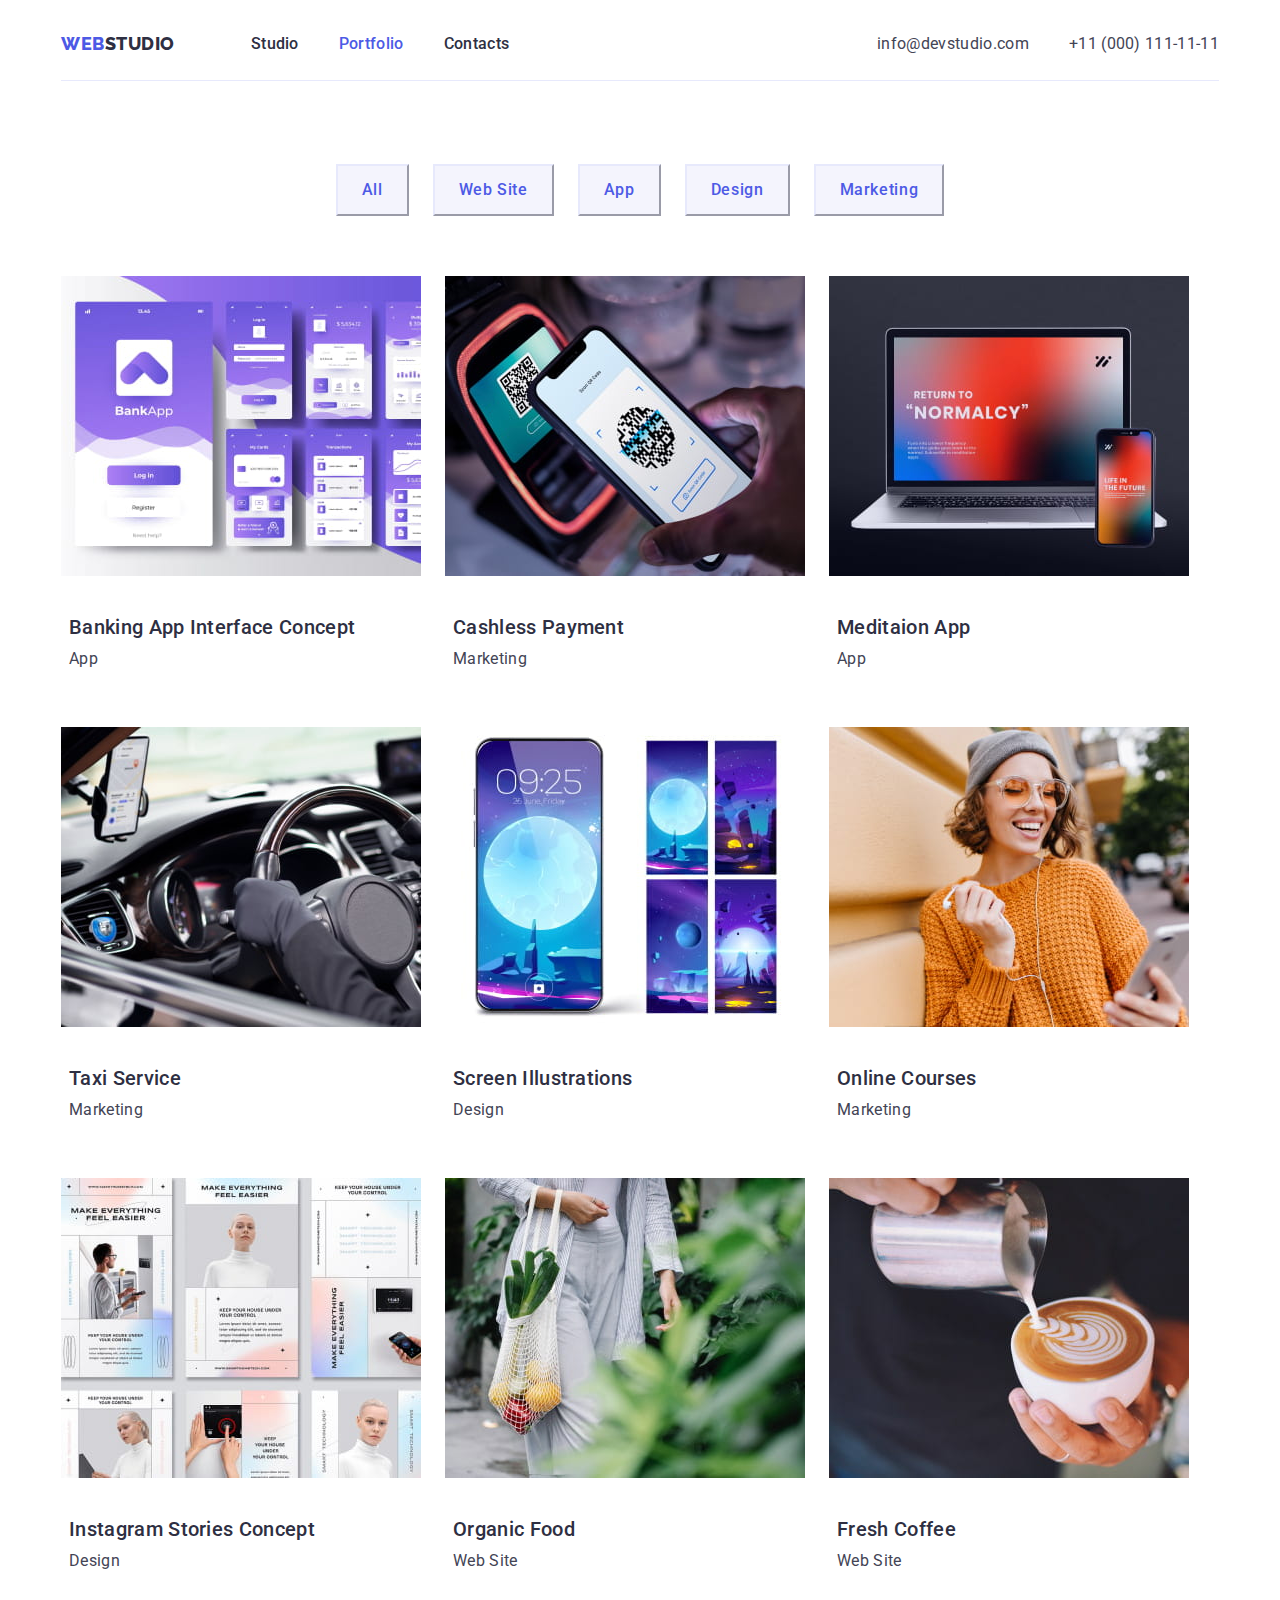
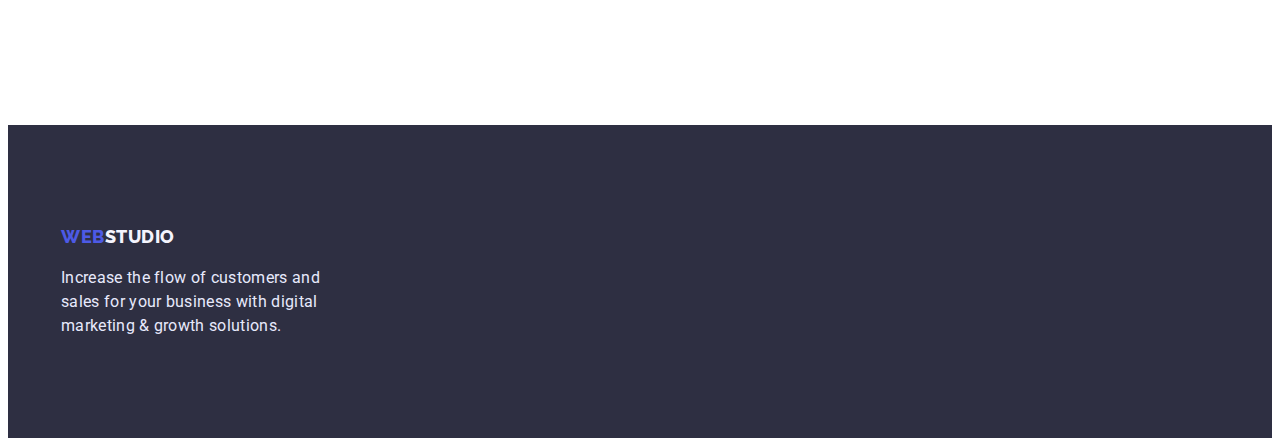
==== commit 8073a5ff: "correct file" ====
--- a/portfolio.html
+++ b/portfolio.html
@@ -45,7 +45,6 @@
 
             <div class="container">
             <!--button-services-->
-            <section class="button-section">
             <ul class="button-port">
                 <li><button class="button-nav-port">All</button></li>
                 <li><button class="button-nav-port">Web Site</button></li>
@@ -53,105 +52,117 @@
                 <li><button class="button-nav-port">Design</button></li>
                 <li><button class="button-nav-port">Marketing</button></li>
             </ul>
-        </section>
 
         <!--services-->
-        
-                <section class="photo">
+                <div class="photo">
                 <ul class="fon-photo">
-                    <div class="block-photo">                        
+                                     
                         
-                        <li><img src="./images/img_banking.jpg" alt="Banking App Interface Concept App" width="360" height="300">
+                        <li class="block-photo">
+                            <img src="./images/img_banking.jpg" alt="Banking App Interface Concept App" width="360" height="300">
                             <div class="title-section">
-                        <h2 class="section-title-photo">Banking App Interface Concept</h2>
-                        <p class="description">App</p>
-                    </div>
-                        </li>
-                    </div>
-                </ul>   
+                            <h2 class="section-title-photo">Banking App Interface Concept</h2>
+                            <p class="description">App</p>
+                            </div>
+                            </li>
+                
+                </ul>  
+
                 <ul class="fon-photo">
-                    <div class="block-photo">
-                        <li><img src="./images/img_payment.jpg" alt="Cashless Payment" width="360" height="300">
+
+                        <li class="block-photo">
+                            <img src="./images/img_payment.jpg" alt="Cashless Payment" width="360" height="300">
                             <div class="title-section">
-                    <h2 class="section-title-photo">Cashless Payment</h2>
-                    <p class="description">Marketing</p>
-                    
-                </div>
-                    </li>
-                </div>
+                            <h2 class="section-title-photo">Cashless Payment</h2>
+                            <p class="description">Marketing</p>
+                            </div>
+                            </li>
+                
                 </ul>
+
                 <ul class="fon-photo">
-                    <div class="block-photo">
-                    <li><img src="./images/meditaion_app.jpg" alt="Meditaion App">
+
+                        <li class="block-photo">
+                        <img src="./images/meditaion_app.jpg" alt="Meditaion App">
                         <div class="title-section">
                         <h2 class="section-title-photo">Meditaion App</h2>
-                    <p class="description">App</p>
-                </div>
-                    </li>
-                </div>
+                        <p class="description">App</p>
+                        </div>
+                        </li>
+
                 </ul>
+
                 <ul class="fon-photo">
-                    <div class="block-photo">
-                    <li><img src="./images/img_taxi.jpg" alt="Taxi Service">
+
+                        <li class="block-photo">
+                        <img src="./images/img_taxi.jpg" alt="Taxi Service">
                         <div class="title-section">
                         <h2 class="section-title-photo">Taxi Service</h2>
                         <p class="description">Marketing</p>
-                    </div>
+                        </div>
                         </li>
-                    </div>
+
                 </ul>
+
                 <ul class="fon-photo">
-                    <div class="block-photo">
-                        <li><img src="./images/img_screen.jpg" alt="Screen Illustrations">
+                            <li class="block-photo">
+                            <img src="./images/img_screen.jpg" alt="Screen Illustrations">
                             <div class="title-section">
                             <h2 class="section-title-photo">Screen Illustrations</h2>
-                        <p class="description">Design</p>
-                    </div>
-                        </li>
-                    </div>
+                            <p class="description">Design</p>
+                            </div>
+                            </li>
+
                 </ul>
+
                 <ul class="fon-photo">
-                    <div class="block-photo">
-                        <li><img src="./images/img_online.jpg" alt="Online Courses">
+
+                            <li class="block-photo">
+                            <img src="./images/img_online.jpg" alt="Online Courses">
                             <div class="title-section">
                             <h2 class="section-title-photo">Online Courses</h2>
-                        <p class="description">Marketing</p>
-                    </div>
-                        </li>
-                    </div>
+                            <p class="description">Marketing</p>
+                            </div>
+                            </li>
+
                 </ul>
+
                 <ul class="fon-photo">
-                    <div class="block-photo">
-                        <li><img src="./images/img_instagram.jpg" alt="Instagram Stories Concept">
+
+                            <li class="block-photo">
+                            <img src="./images/img_instagram.jpg" alt="Instagram Stories Concept">
                             <div class="title-section">
                             <h2 class="section-title-photo">Instagram Stories Concept</h2>
-                        <p class="description">Design</p>
-                    </div>
+                            <p class="description">Design</p>
+                            </div>
                         </li>
-                    </div>
+
                 </ul>
+
                 <ul class="fon-photo">
-                    <div class="block-photo">
-                        <li><img src="./images/img_food.jpg" alt="Organic Food">
+
+                            <li class="block-photo">
+                            <img src="./images/img_food.jpg" alt="Organic Food">
                             <div class="title-section">
                             <h2 class="section-title-photo">Organic Food</h2>
-                        <p class="description">Web Site</p>
-                    </div>
-                        </li>
-                    </div>
+                            <p class="description">Web Site</p>
+                            </div>
+                            </li>
+
                 </ul>
+
                 <ul class="fon-photo">
-                    <div class="block-photo">
-                        <li><img src="./images/img_coffee.jpg" alt="Fresh Coffee">
+
+                            <li class="block-photo">
+                            <img src="./images/img_coffee.jpg" alt="Fresh Coffee">
                             <div class="title-section">
                             <h2 class="section-title-photo">Fresh Coffee</h2>
-                        <p class="description">Web Site</p>
-                    </div>
-                        </li>
-                    </div>
+                            <p class="description">Web Site</p>
+                            </div>
+                            </li>
                     
                 </ul>
-            </section>
+            </div>
         </section>
 
     </main>
@@ -160,9 +171,8 @@
 
     <footer class="footer">
         <div class="container">
-            <div class="footer-end">
-        <a href="./index.html" class="logo_first">Web<span class="logo_second_footer">Studio</span></a>
-    </div>
+                <a href="./index.html" class="logo_first">Web<span class="logo_second_footer">Studio</span></a>
+    
     <div class="footer-text">
         <p>Increase the flow of customers and sales for your business with digital marketing & growth solutions.</p>
     </div>
--- a/css/styles.css
+++ b/css/styles.css
@@ -28,8 +28,8 @@
 .container {
 
     width: 1158px;
-    padding-right: 12px;
-    padding-left: 12px;
+    padding-right: 15px;
+    padding-left: 15px;
     margin-right: auto;
     margin-left: auto;
 
@@ -52,6 +52,9 @@
     display: flex;
     align-items: center;
     gap: 40px;
+    border-bottom-width: 1px;
+    border-bottom-style: solid;
+    border-bottom-color: var(--accent);
 
 }
 
@@ -60,9 +63,6 @@
     align-items: center;
     flex-grow: 1;
     gap: 76px;
-    padding: 24px 0;
-    
-
 }
 
 .address-nav {
@@ -97,7 +97,8 @@
     color: var(--dark);
     font-weight: 500;
     text-decoration: none;
-
+    padding: 24px 0;
+    display: block;
 }
 
 .site-nav .link:hover,
@@ -114,6 +115,7 @@
 .addres-contact {
     display: flex;
     gap: 40px;
+    
 }
 
 .addres-contact .link  {
@@ -121,6 +123,7 @@
     text-decoration: none;
     font-style: normal;
     padding: 24px 0;
+    display: block;
 }
 
 .addres-contact .link:hover,
@@ -128,10 +131,11 @@
     color: var(--pressed-state);
 }
 
+
 .fon-hero-title {
     background-color: var(--dark);
     padding-top: 188px;
-    padding-bottom: 292px;
+    padding-bottom: 188px;
     text-align: center;
 }
 
@@ -171,37 +175,38 @@
 }
 
 .block-description {
-    padding-top: 120px;
-    padding-bottom: 120px;
-}
+    margin-top: 120px;
+    margin-bottom: 120px;
+}
+
+.class-description {
+    flex-basis: calc((100% - 72px) / 4);     
+} 
+
+.title-description {
+    display: flex;
+    gap: 24px;
+    flex-wrap: wrap;
+}
+
 .section-title {
     color: var(--dark);
     font-weight: 500;
     font-size: 20px;
     line-height: 1.2;
     text-align: left;
-    padding-bottom: 8px;
-}
-
-.title-description {
-    display: flex;
-    gap: 24px;
-}
-    
-    
-    
+    margin-bottom: 8px;
+}
+
+
+    
+
 
 .section-description {
-    color: #434455;
-    flex-wrap: wrap;
-    margin: 0 auto 48px;
-    /*padding: 8px 0*/;
-    }
-
-/*.section-description:ntn-child(3n) {
-    margin-botton: 0}*/
-
-    .block-doing {
+    color: var(--text);
+}
+
+.block-doing {
     padding-bottom: 120px;
     }
 
@@ -213,23 +218,20 @@
     text-align: center;
     flex-wrap: wrap;
     gap: 24px;
-
-    }
-
-    .doing-section {
-        flex-basis: calc((100% - 48px) / 3);   
-        display: flex; 
-        gap: 24px;
-        padding-top: 72px;
-        
-    }
+     }
+
+.doing-section {
+    flex-basis: calc((100% - 48px) / 3);   
+    display: flex; 
+    gap: 24px;
+    margin-top: 72px;
+}
+
  .teams-fon {
     background-color: var(--light);
     padding-bottom: 116px;
- 
-    
-    
- } 
+    padding-top: 120px;
+} 
 
  
 .teams {
@@ -237,61 +239,55 @@
     font-weight: 700;
     font-size: 36px;
     line-height: 1.11;
-    /*padding: 120px;*/
-    text-align: center;
-    padding-bottom: 72px;
-    padding-top: 120px;
+    text-align: center;
+    margin-bottom: 72px;
     }
 
-    .team-class {
-        display: flex;
-        gap: 12px;
-       flex-wrap: wrap;
-
-    
+.team-class {
+    display: flex;
+    gap: 24px;
+    flex-wrap: wrap;
+    margin: 0;
+    padding: 0;
     }
 
 .worker-fon {
     font-size: 16px;
     line-height: 1.5;
-    background-color: #fff;
-    margin: 0 auto;
-
-    
-    
-}
-
-.worker-team {
-    display: flex;
-    justify-content: center;
-    flex-direction: column;
-    align-items: center;
-    }
+    flex-basis: calc((100% - 72px) / 4); 
+    background: var(--second-text-color);
+    box-shadow: 0px 1px 6px rgba(46, 47, 66, 0.08), 0px 1px 1px rgba(46, 47, 66, 0.16), 0px 2px 1px rgba(46, 47, 66, 0.08);
+    border-radius: 0px 0px 4px 4px;
+    
+}
+
+.worker-section {
+    text-align: center;
+    padding-top: 32px;
+    padding-bottom: 32px;
+}
 
 .worker {
     color: var(--dark);
     font-weight: 500;
-    padding-top: 32px;
-    padding-bottom: 8px;
+    margin-bottom: 8px;
 
 }
 .team-job {
     color: var(--text);
-    padding-bottom: 32px;
-}
-
-.fon-section {
-    display: flex;
-}
-.button-section {
+}
+
+/*.fon-section {
+    display: flex;
+}*/
+/*.button-section {
     padding-top: 83px;
     padding-bottom: 60px;
-}
+}*/
 
 .button-port {
     display: flex;
     gap: 24px;
-    /*padding: 96px 0 96px 0;*/
     text-align: center;  
     flex-wrap: wrap;
     justify-content: center;
@@ -308,6 +304,9 @@
     line-height: 1.5;
     cursor: pointer;
     letter-spacing: 0.04em;
+    padding: 12px 24px;
+    margin-bottom: 60px;
+    margin-top: 83px;
 }
 
 .button-nav-port:hover,
@@ -320,28 +319,27 @@
     display: flex;
     flex-wrap: wrap;
     gap: 24px;
-    
-    padding-bottom: 120px;
-}
-
-.fon-photo:nth-child(3) {
+    margin-bottom: 120px;
+
+}
+
+/*.fon-photo:nth-child(3) {
     margin-right: 0;
-}
-
+}*/
 
 .fon-photo {
     background-color: var(--second-text-color);
     border-color: var(--accent);
     max-width: 360px;
+ 
+    }
+    
+.block-photo{
     flex-basis: calc((100% - 48px) / 3);
-}
-
-
-.block-photo {
-}
-
-.fon-photo {
-}
+
+}
+
+
 .title-section {
 padding-top: 32px;
 padding-bottom: 32px;
@@ -354,13 +352,14 @@
     font-size: 20px;
     line-height: 1.2;
     text-align: left;
-    padding-bottom: 8px;
+    margin-bottom: 8px;
 }
 
 
 .description {
     color: var(--text);
-    padding-top: 8px;
+    flex-basis: calc((100% - 48px) / 4); 
+
 
 }
 
@@ -369,18 +368,10 @@
     background-color: var(--dark);
     padding-top: 100px;
     padding-bottom: 100px;
-    
-
-
-
 } 
 
-.footer-end {
-    width: 264px;
-    padding-bottom: 16px;
-    
-
-}
+
+
 .logo_second_footer {
     font-weight: 800;
     color: var(--button-noactive);
@@ -388,9 +379,10 @@
 
 .footer-text {
     width: 264px;
-}
-
-
-
-
-
+    margin-top: 16px;
+}
+
+
+
+
+
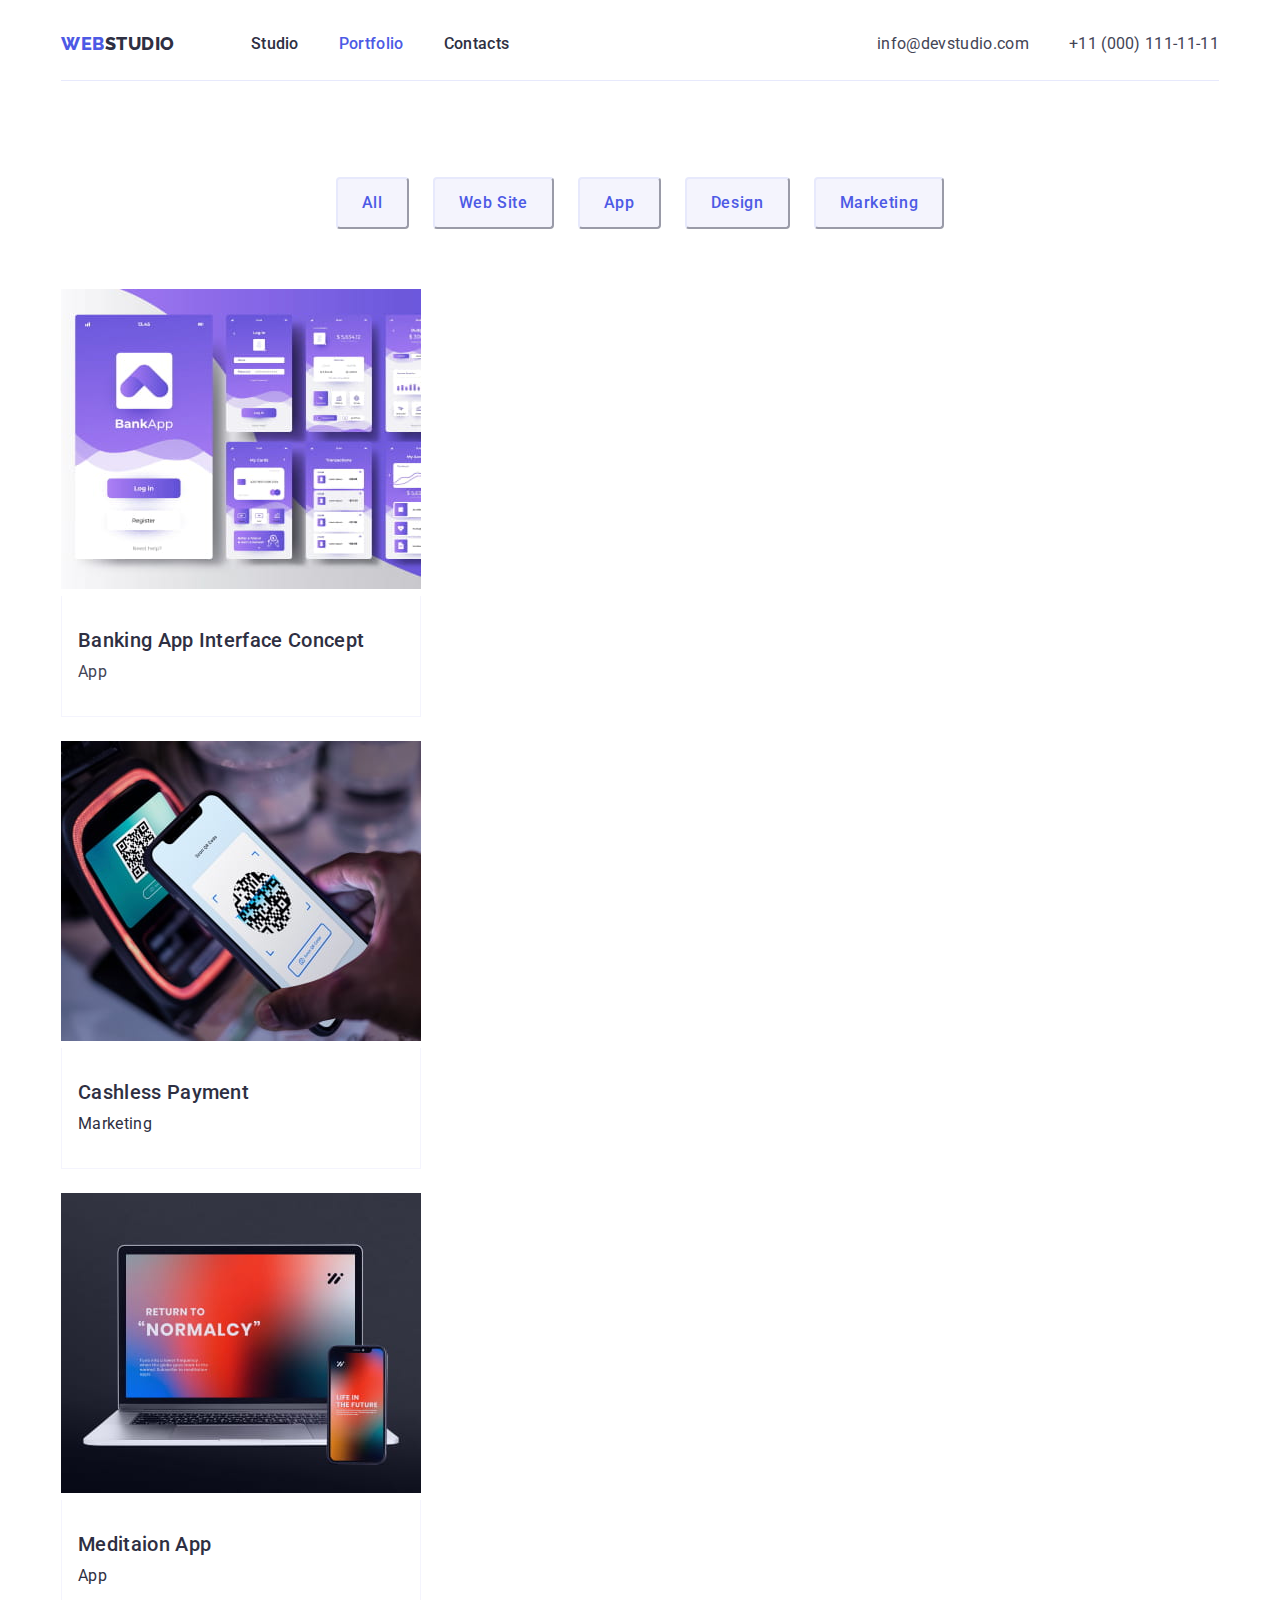
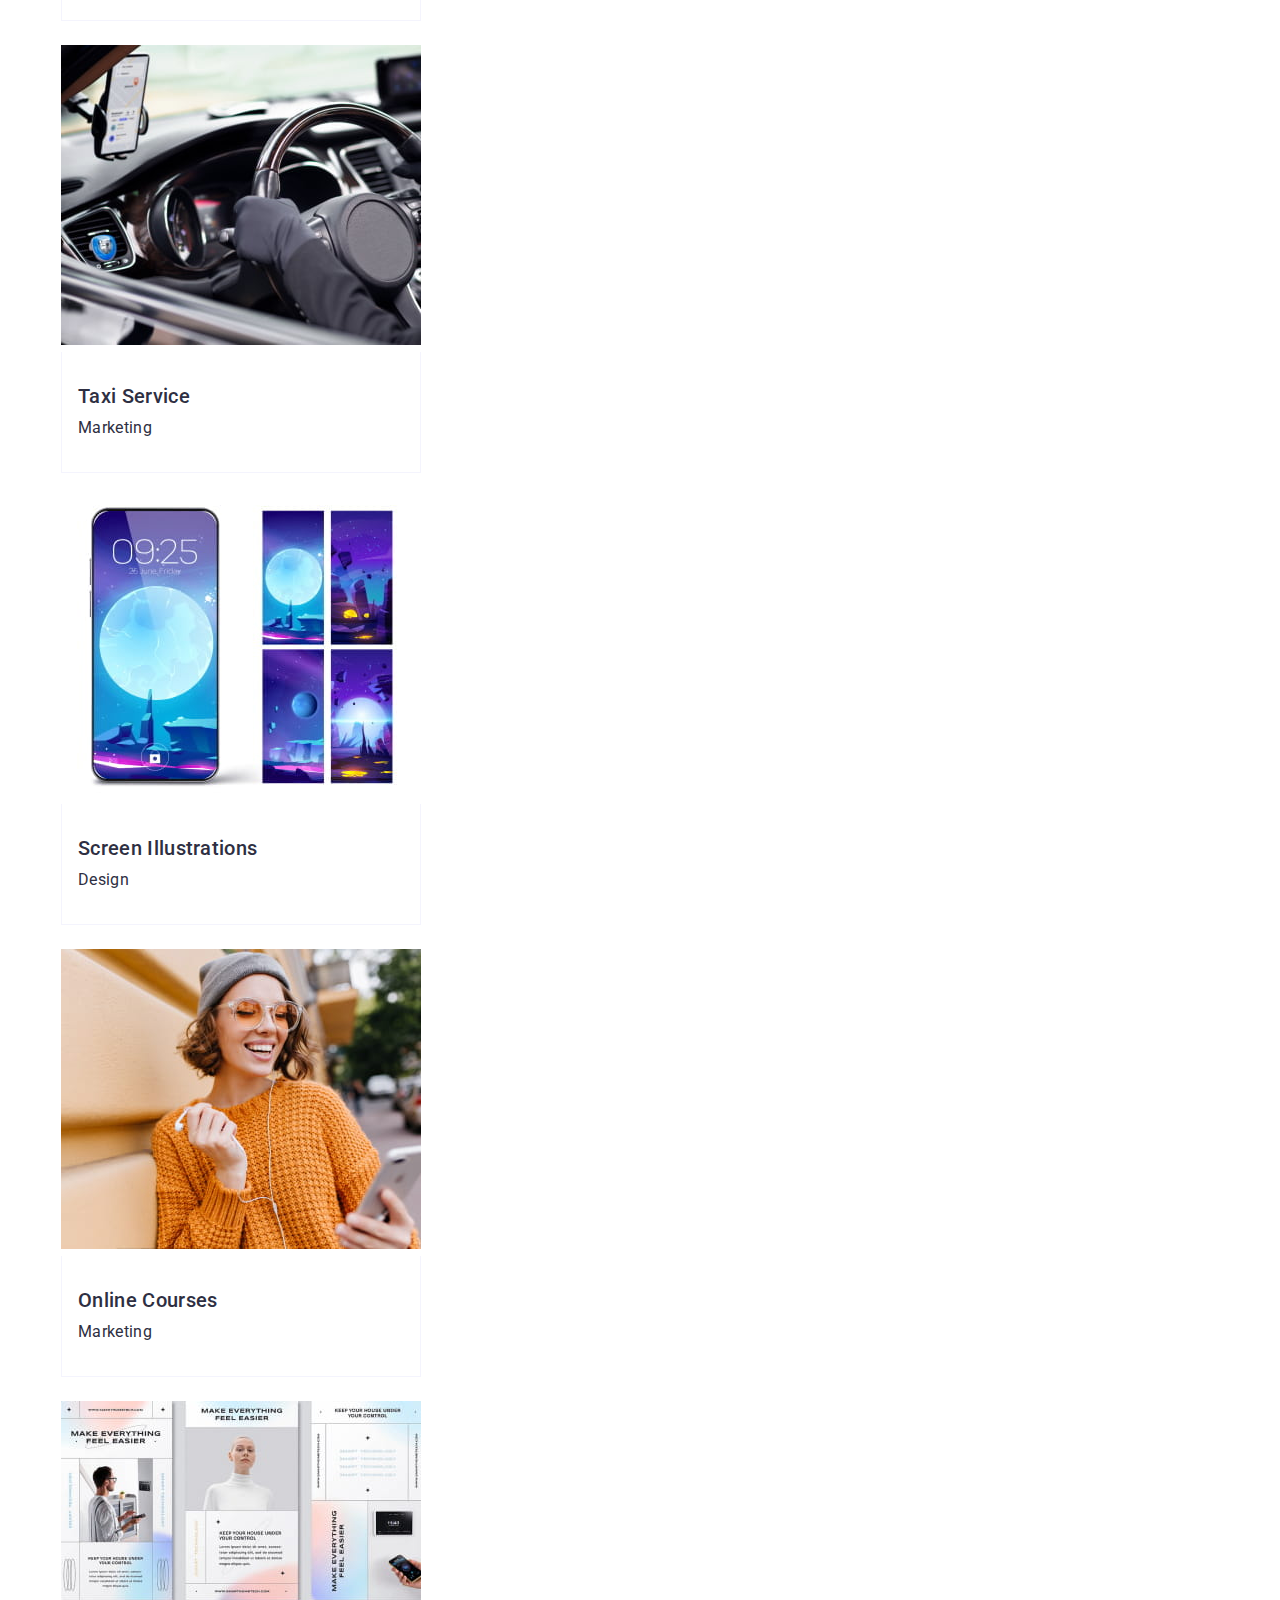
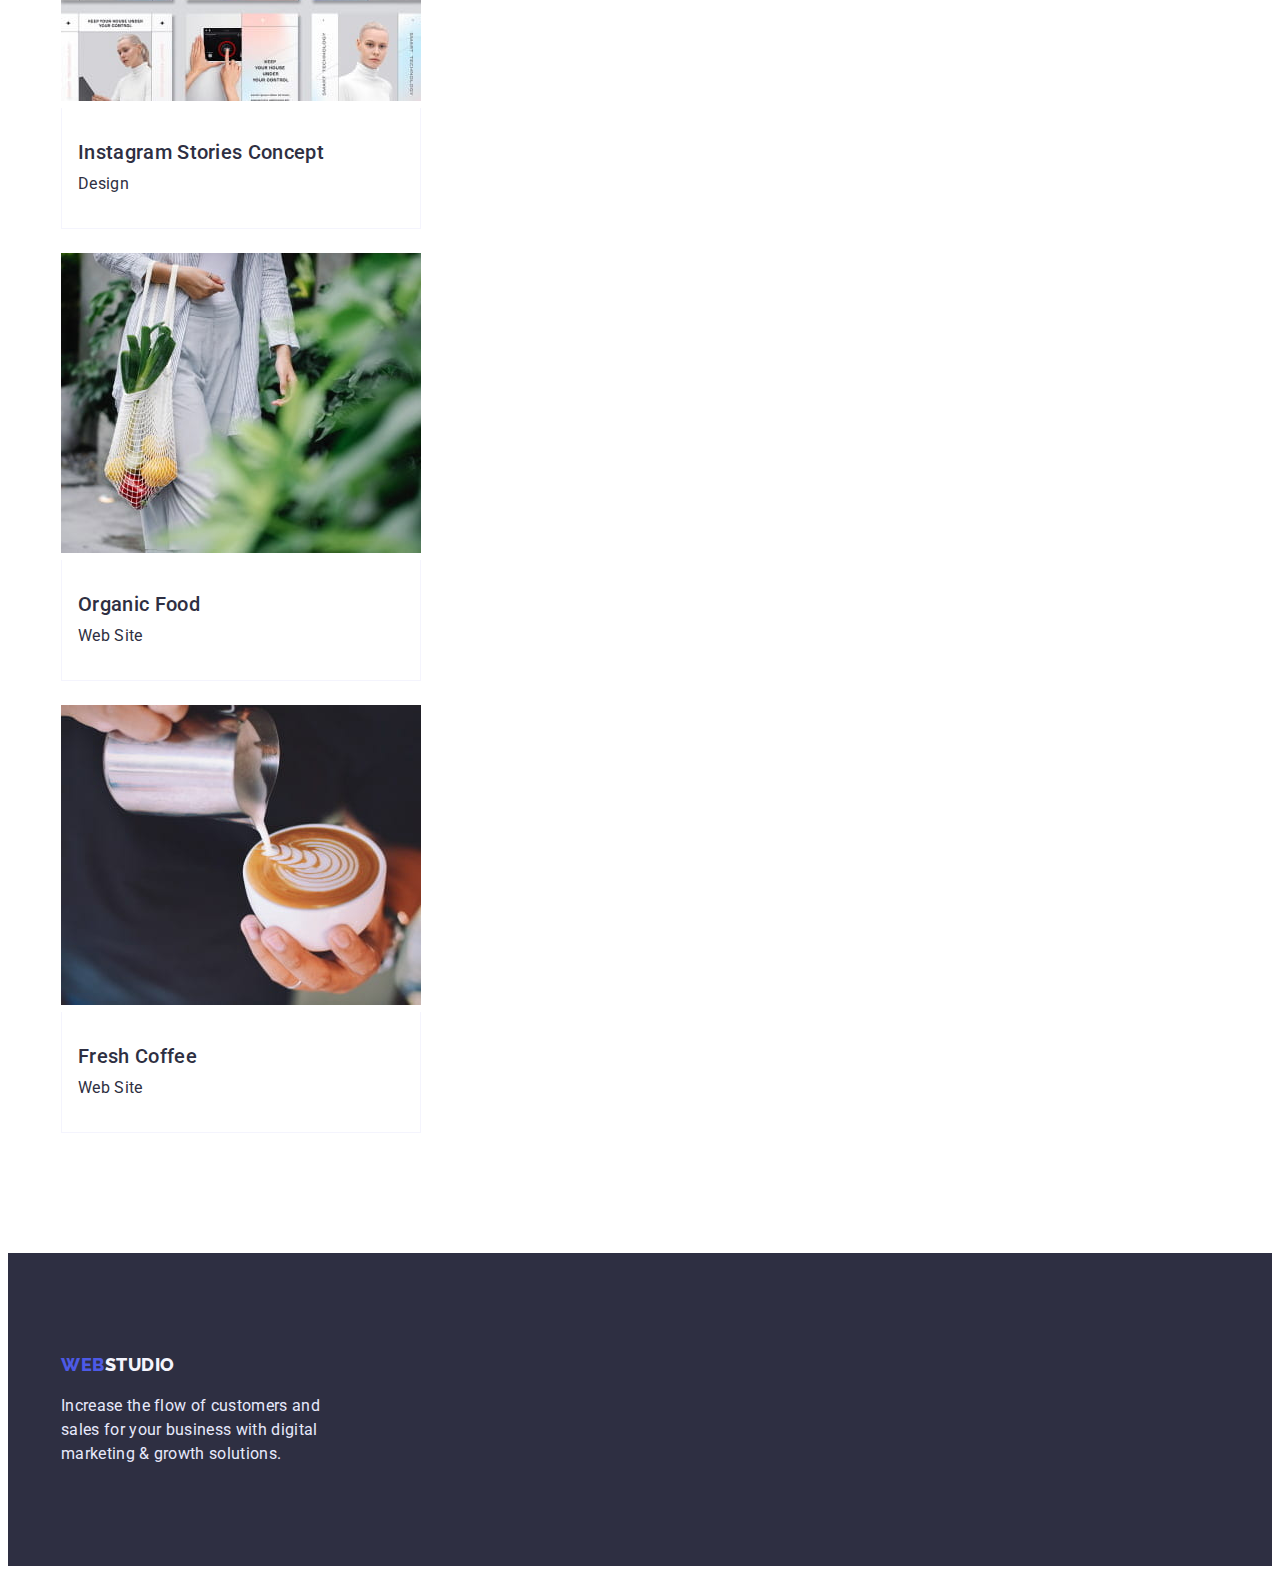
==== commit 574811a9: "correct file" ====
--- a/portfolio.html
+++ b/portfolio.html
@@ -54,7 +54,6 @@
             </ul>
 
         <!--services-->
-                <div class="photo">
                 <ul class="fon-photo">
                                      
                         
@@ -62,13 +61,13 @@
                             <img src="./images/img_banking.jpg" alt="Banking App Interface Concept App" width="360" height="300">
                             <div class="title-section">
                             <h2 class="section-title-photo">Banking App Interface Concept</h2>
-                            <p class="description">App</p>
+                            <p class="description-photo">App</p>
                             </div>
                             </li>
                 
-                </ul>  
+                
 
-                <ul class="fon-photo">
+                
 
                         <li class="block-photo">
                             <img src="./images/img_payment.jpg" alt="Cashless Payment" width="360" height="300">
@@ -78,9 +77,9 @@
                             </div>
                             </li>
                 
-                </ul>
+               
 
-                <ul class="fon-photo">
+                
 
                         <li class="block-photo">
                         <img src="./images/meditaion_app.jpg" alt="Meditaion App">
@@ -90,9 +89,7 @@
                         </div>
                         </li>
 
-                </ul>
 
-                <ul class="fon-photo">
 
                         <li class="block-photo">
                         <img src="./images/img_taxi.jpg" alt="Taxi Service">
@@ -102,9 +99,7 @@
                         </div>
                         </li>
 
-                </ul>
 
-                <ul class="fon-photo">
                             <li class="block-photo">
                             <img src="./images/img_screen.jpg" alt="Screen Illustrations">
                             <div class="title-section">
@@ -113,9 +108,7 @@
                             </div>
                             </li>
 
-                </ul>
 
-                <ul class="fon-photo">
 
                             <li class="block-photo">
                             <img src="./images/img_online.jpg" alt="Online Courses">
@@ -125,9 +118,7 @@
                             </div>
                             </li>
 
-                </ul>
 
-                <ul class="fon-photo">
 
                             <li class="block-photo">
                             <img src="./images/img_instagram.jpg" alt="Instagram Stories Concept">
@@ -137,9 +128,7 @@
                             </div>
                         </li>
 
-                </ul>
 
-                <ul class="fon-photo">
 
                             <li class="block-photo">
                             <img src="./images/img_food.jpg" alt="Organic Food">
@@ -149,9 +138,7 @@
                             </div>
                             </li>
 
-                </ul>
 
-                <ul class="fon-photo">
 
                             <li class="block-photo">
                             <img src="./images/img_coffee.jpg" alt="Fresh Coffee">
@@ -162,7 +149,7 @@
                             </li>
                     
                 </ul>
-            </div>
+            
         </section>
 
     </main>
@@ -173,9 +160,9 @@
         <div class="container">
                 <a href="./index.html" class="logo_first">Web<span class="logo_second_footer">Studio</span></a>
     
-    <div class="footer-text">
-        <p>Increase the flow of customers and sales for your business with digital marketing & growth solutions.</p>
-    </div>
+
+        <p class="footer-text">Increase the flow of customers and sales for your business with digital marketing & growth solutions.</p>
+
     </footer>   
 </body>
 </html>--- a/css/styles.css
+++ b/css/styles.css
@@ -175,12 +175,13 @@
 }
 
 .block-description {
-    margin-top: 120px;
-    margin-bottom: 120px;
+    padding-top: 120px;
+    padding-bottom: 120px;
 }
 
 .class-description {
-    flex-basis: calc((100% - 72px) / 4);     
+    flex-basis: calc((100% - 72px) / 4);  
+    color: var(--text);
 } 
 
 .title-description {
@@ -221,15 +222,19 @@
      }
 
 .doing-section {
-    flex-basis: calc((100% - 48px) / 3);   
+   
     display: flex; 
     gap: 24px;
     margin-top: 72px;
+}
+
+.doing-colm {
+    flex-basis: calc((100% - 48px) / 3);
 }
 
  .teams-fon {
     background-color: var(--light);
-    padding-bottom: 116px;
+    padding-bottom: 120px;
     padding-top: 120px;
 } 
 
@@ -258,6 +263,9 @@
     background: var(--second-text-color);
     box-shadow: 0px 1px 6px rgba(46, 47, 66, 0.08), 0px 1px 1px rgba(46, 47, 66, 0.16), 0px 2px 1px rgba(46, 47, 66, 0.08);
     border-radius: 0px 0px 4px 4px;
+    display: block;
+    max-width: 100%; 
+    height: auto;
     
 }
 
@@ -277,9 +285,10 @@
     color: var(--text);
 }
 
-/*.fon-section {
-    display: flex;
-}*/
+.fon-section {
+    padding-top: 96px;
+    padding-bottom: 120px;
+}
 /*.button-section {
     padding-top: 83px;
     padding-bottom: 60px;
@@ -305,8 +314,7 @@
     cursor: pointer;
     letter-spacing: 0.04em;
     padding: 12px 24px;
-    margin-bottom: 60px;
-    margin-top: 83px;
+    border-radius: 4px;
 }
 
 .button-nav-port:hover,
@@ -315,13 +323,7 @@
     background-color: var(--pressed-state);
 }
 
-.photo {
-    display: flex;
-    flex-wrap: wrap;
-    gap: 24px;
-    margin-bottom: 120px;
-
-}
+
 
 /*.fon-photo:nth-child(3) {
     margin-right: 0;
@@ -331,11 +333,18 @@
     background-color: var(--second-text-color);
     border-color: var(--accent);
     max-width: 360px;
- 
-    }
-    
-.block-photo{
+    display: flex;
+    flex-wrap: wrap;
+    gap: 24px;
+    padding-top: 60px;
+    
+}
+    
+.block-photo {
     flex-basis: calc((100% - 48px) / 3);
+    display: block;
+    max-width: 100%;
+    height: auto;
 
 }
 
@@ -343,7 +352,10 @@
 .title-section {
 padding-top: 32px;
 padding-bottom: 32px;
-padding-left: 8px;
+padding-left: 16px;
+border-left: 1px solid var(--light);
+border-right: 1px solid var(--light);
+border-bottom: 1px solid var(--light);
 }
 
 .section-title-photo {
@@ -355,19 +367,21 @@
     margin-bottom: 8px;
 }
 
-
-.description {
-    color: var(--text);
-    flex-basis: calc((100% - 48px) / 4); 
-
-
-}
+.description-photo {
+    color: var(--text); 
+}
+
+
+
+
+
 
 .footer {
     color: var(--accent);
     background-color: var(--dark);
     padding-top: 100px;
     padding-bottom: 100px;
+    
 } 
 
 
@@ -375,14 +389,15 @@
 .logo_second_footer {
     font-weight: 800;
     color: var(--button-noactive);
+
 }
 
 .footer-text {
     width: 264px;
-    margin-top: 16px;
-}
-
-
-
-
-
+    padding-top: 16px;
+}
+
+
+
+
+
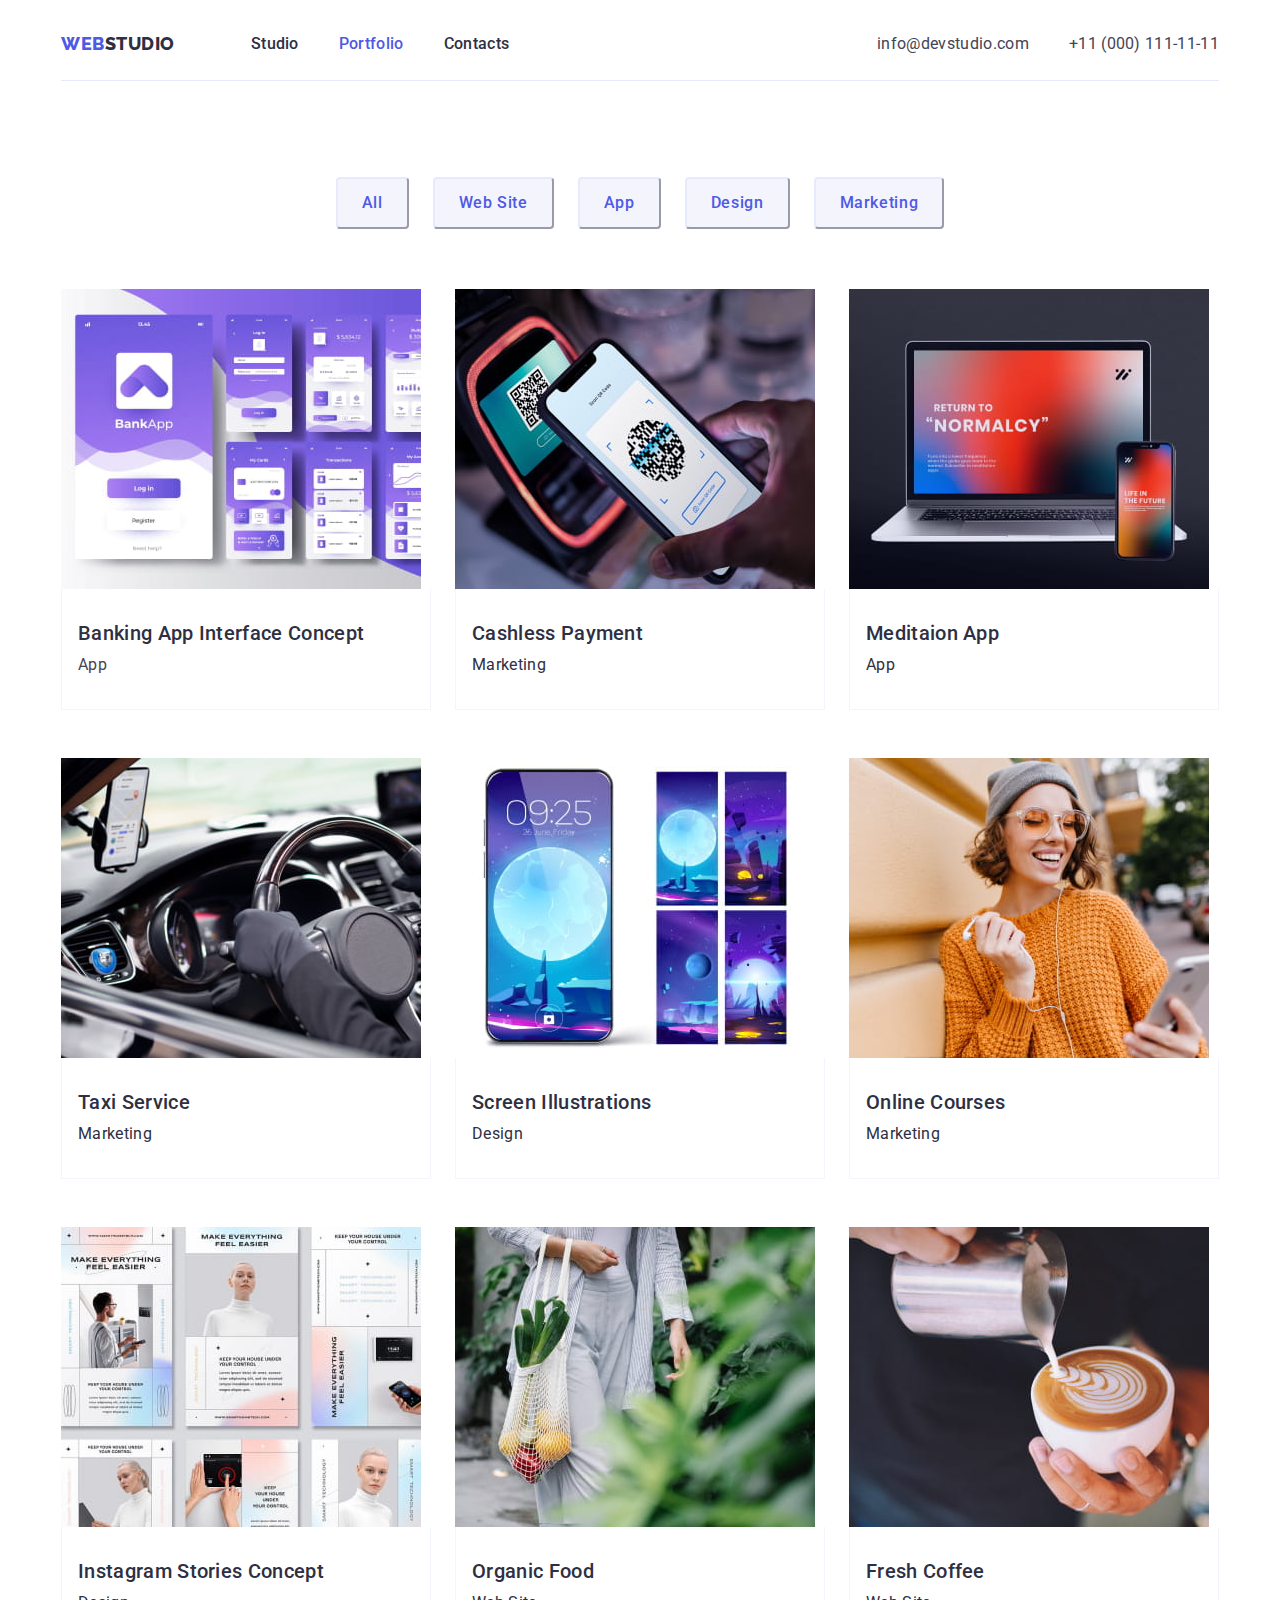
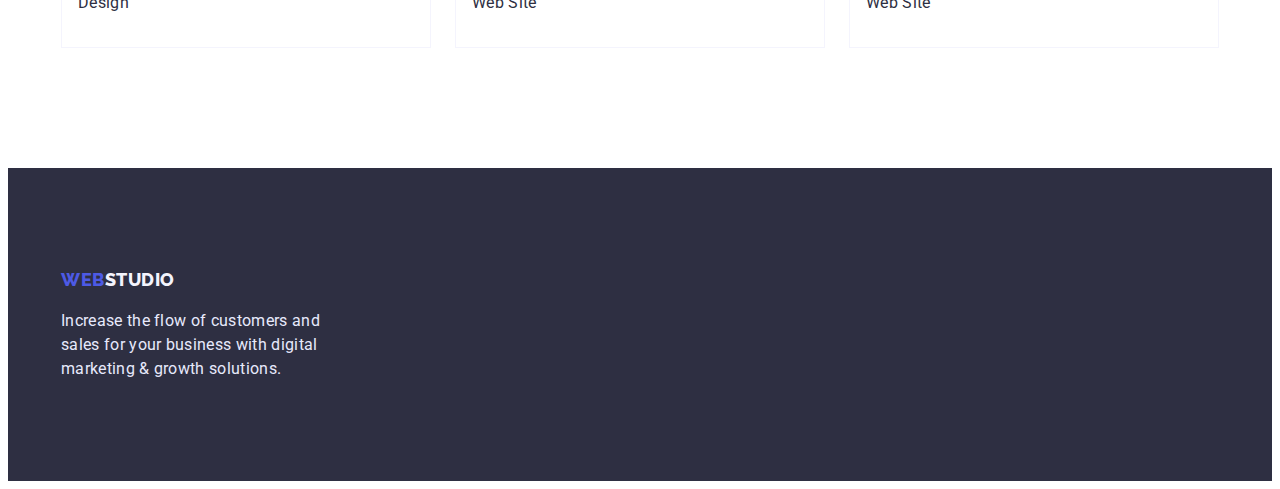
==== commit 7398bf03: "add class for teg img, correct size photos" ====
--- a/portfolio.html
+++ b/portfolio.html
@@ -58,7 +58,7 @@
                                      
                         
                         <li class="block-photo">
-                            <img src="./images/img_banking.jpg" alt="Banking App Interface Concept App" width="360" height="300">
+                            <img class="photo" src="./images/img_banking.jpg" alt="Banking App Interface Concept App" width="360" height="300">
                             <div class="title-section">
                             <h2 class="section-title-photo">Banking App Interface Concept</h2>
                             <p class="description-photo">App</p>
@@ -70,7 +70,7 @@
                 
 
                         <li class="block-photo">
-                            <img src="./images/img_payment.jpg" alt="Cashless Payment" width="360" height="300">
+                            <img class="photo" src="./images/img_payment.jpg" alt="Cashless Payment" width="360" height="300">
                             <div class="title-section">
                             <h2 class="section-title-photo">Cashless Payment</h2>
                             <p class="description">Marketing</p>
@@ -82,7 +82,7 @@
                 
 
                         <li class="block-photo">
-                        <img src="./images/meditaion_app.jpg" alt="Meditaion App">
+                        <img class="photo" src="./images/meditaion_app.jpg" alt="Meditaion App">
                         <div class="title-section">
                         <h2 class="section-title-photo">Meditaion App</h2>
                         <p class="description">App</p>
@@ -92,7 +92,7 @@
 
 
                         <li class="block-photo">
-                        <img src="./images/img_taxi.jpg" alt="Taxi Service">
+                        <img class="photo" src="./images/img_taxi.jpg" alt="Taxi Service">
                         <div class="title-section">
                         <h2 class="section-title-photo">Taxi Service</h2>
                         <p class="description">Marketing</p>
@@ -101,7 +101,7 @@
 
 
                             <li class="block-photo">
-                            <img src="./images/img_screen.jpg" alt="Screen Illustrations">
+                            <img class="photo" src="./images/img_screen.jpg" alt="Screen Illustrations">
                             <div class="title-section">
                             <h2 class="section-title-photo">Screen Illustrations</h2>
                             <p class="description">Design</p>
@@ -111,7 +111,7 @@
 
 
                             <li class="block-photo">
-                            <img src="./images/img_online.jpg" alt="Online Courses">
+                            <img class="photo" src="./images/img_online.jpg" alt="Online Courses">
                             <div class="title-section">
                             <h2 class="section-title-photo">Online Courses</h2>
                             <p class="description">Marketing</p>
@@ -121,7 +121,7 @@
 
 
                             <li class="block-photo">
-                            <img src="./images/img_instagram.jpg" alt="Instagram Stories Concept">
+                            <img class="photo" src="./images/img_instagram.jpg" alt="Instagram Stories Concept">
                             <div class="title-section">
                             <h2 class="section-title-photo">Instagram Stories Concept</h2>
                             <p class="description">Design</p>
@@ -131,7 +131,7 @@
 
 
                             <li class="block-photo">
-                            <img src="./images/img_food.jpg" alt="Organic Food">
+                            <img class="photo" src="./images/img_food.jpg" alt="Organic Food">
                             <div class="title-section">
                             <h2 class="section-title-photo">Organic Food</h2>
                             <p class="description">Web Site</p>
@@ -141,7 +141,7 @@
 
 
                             <li class="block-photo">
-                            <img src="./images/img_coffee.jpg" alt="Fresh Coffee">
+                            <img class="photo" src="./images/img_coffee.jpg" alt="Fresh Coffee">
                             <div class="title-section">
                             <h2 class="section-title-photo">Fresh Coffee</h2>
                             <p class="description">Web Site</p>
--- a/css/styles.css
+++ b/css/styles.css
@@ -44,6 +44,11 @@
     padding: 0;
     margin: 0;
 }
+.photo {
+    display: block;
+    max-width: 100%;
+    height: auto;
+}
 
 /*logo*/
 
@@ -324,28 +329,19 @@
 }
 
 
-
-/*.fon-photo:nth-child(3) {
-    margin-right: 0;
-}*/
-
 .fon-photo {
     background-color: var(--second-text-color);
     border-color: var(--accent);
-    max-width: 360px;
-    display: flex;
-    flex-wrap: wrap;
-    gap: 24px;
+    display: flex;
+    flex-wrap: wrap;
+    gap: 48px 24px;
     padding-top: 60px;
+
     
 }
     
 .block-photo {
     flex-basis: calc((100% - 48px) / 3);
-    display: block;
-    max-width: 100%;
-    height: auto;
-
 }
 
 
